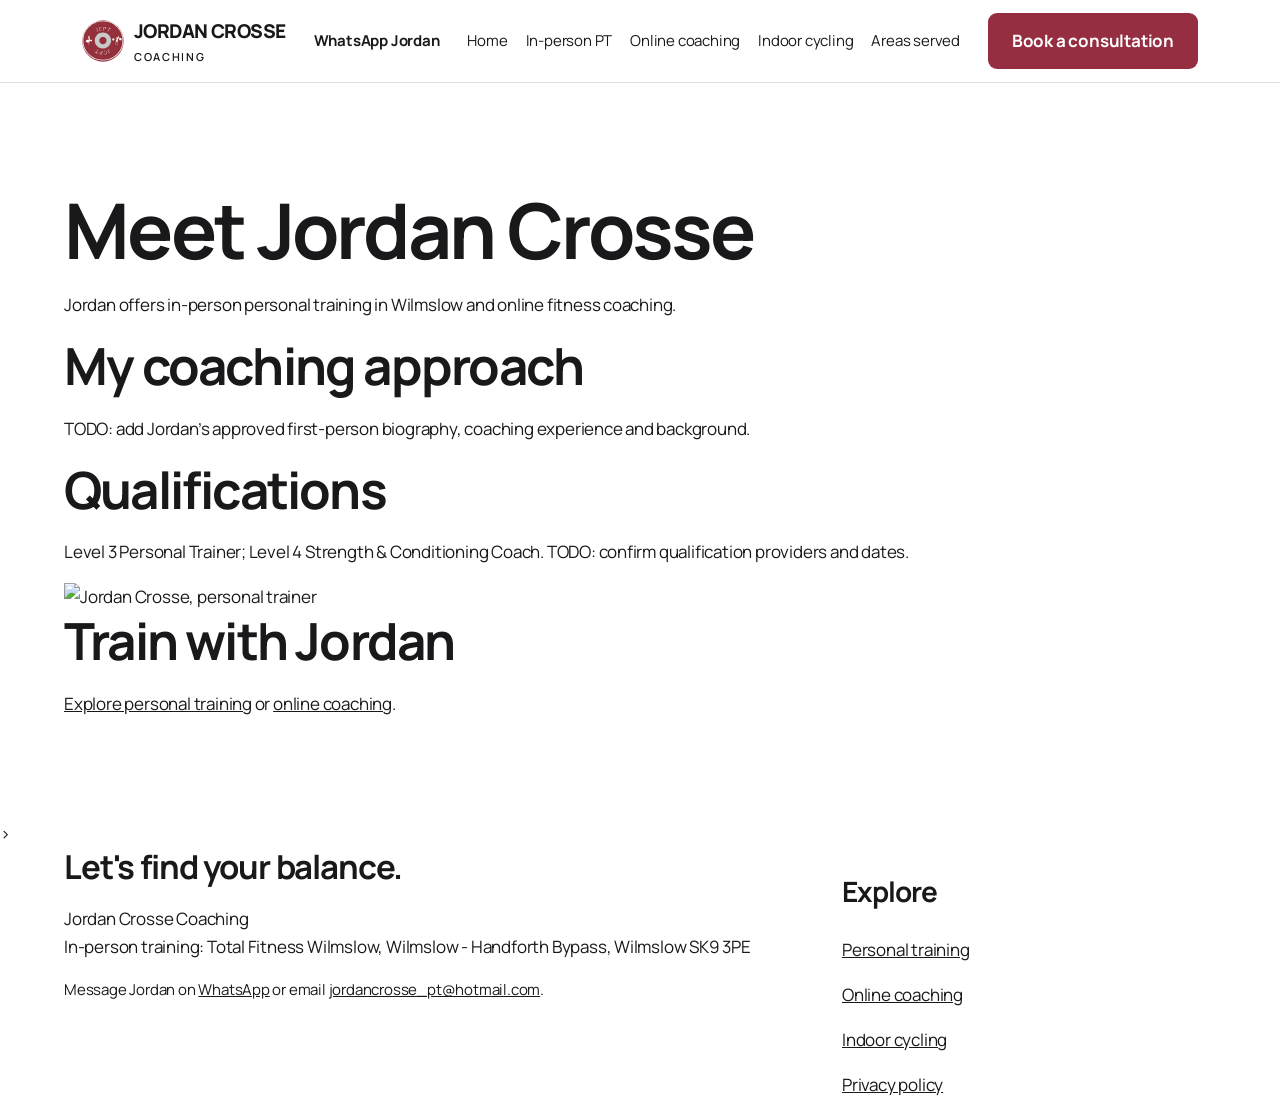
==== about/index.html @ 05ae3412 "Fix per-page Open Graph URLs, titles, descriptions and privacy footer wording" ====
<!doctype html><html lang="en-GB"><head><meta charset="utf-8"><meta name="viewport" content="width=device-width, initial-scale=1"><title>About Jordan Crosse | Personal Trainer Wilmslow</title><meta name="description" content="Learn about Jordan Crosse, his coaching approach and qualifications at Total Fitness Wilmslow."><meta name="theme-color" content="#952e41"><link rel="canonical" href="https://jordancrosse.co.uk/about/"><meta property="og:type" content="website"><meta property="og:title" content="About Jordan Crosse | Personal Trainer Wilmslow"><meta property="og:description" content="Learn about Jordan Crosse, his coaching approach and qualifications at Total Fitness Wilmslow."><meta property="og:url" content="https://jordancrosse.co.uk/about/"><meta name="twitter:card" content="summary_large_image"><meta property="og:image" content="https://jordancrosse.co.uk/cdn/shop/files/IMG_3901.jpg?v=1759500315&amp;width=1200"><meta name="twitter:title" content="About Jordan Crosse | Personal Trainer Wilmslow"><meta name="twitter:description" content="Learn about Jordan Crosse, his coaching approach and qualifications at Total Fitness Wilmslow."><meta name="twitter:image" content="https://jordancrosse.co.uk/cdn/shop/files/IMG_3901.jpg?v=1759500315&amp;width=1200"><link rel="preconnect" href="https://fonts.googleapis.com"><link rel="preconnect" href="https://fonts.gstatic.com" crossorigin><link href="https://fonts.googleapis.com/css2?family=Manrope:wght@500;700;800&display=swap" rel="stylesheet"><link rel="stylesheet" href="/assets/site.css"><meta property="og:type" content="website"><meta property="og:title" content="About Jordan Crosse | Personal Trainer Wilmslow"><meta property="og:description" content="Learn about Jordan Crosse, his coaching approach and qualifications at Total Fitness Wilmslow."><meta name="twitter:card" content="summary_large_image"><meta name="twitter:title" content="About Jordan Crosse | Personal Trainer Wilmslow"><meta name="twitter:description" content="Learn about Jordan Crosse, his coaching approach and qualifications at Total Fitness Wilmslow."></head><body><a class="skip" href="#main">Skip to content</a><header><nav class="nav" aria-label="Main navigation"><a class="brand" href="/" aria-label="Jordan Crosse Coaching home"><img src="/assets/jcpt-logo.svg" width="42" height="42" alt="JCPT weightlifting logo" style="width:42px;height:42px;object-fit:contain;flex-shrink:0"><span>JORDAN CROSSE<span style="display:block;font-size:11px;font-weight:600;letter-spacing:.15em">COACHING</span></span></a><a class="small" href="https://api.whatsapp.com/send?phone=447478743023&amp;text=Hi%20Jordan%2C%20I've%20been%20looking%20at%20your%20website%20and%20would%20like%20to%20learn%20more%20about%20your%20personal%20training%20and%20coaching%20services.%20Thanks!" target="_blank" rel="noopener" style="text-decoration:none;font-weight:700">WhatsApp Jordan</a><div class="navlinks"><a href="/">Home</a><a href="/in-person-pt/">In-person PT</a><a href="/online-coaching/">Online coaching</a><a href="/indoor-cycling/">Indoor cycling</a><a href="/#areas">Areas served</a><details class="mobile-menu"><summary aria-label="Navigation menu"><span class="hamburger" aria-hidden="true"><i></i><i></i><i></i></span></summary><div class="mobile-panel"><a href="/">Home</a><a href="/in-person-pt/">Personal training</a><a href="/online-coaching/">Online coaching</a><a href="/indoor-cycling/">Indoor cycling</a><a href="/#areas">Locations</a><a class="menu-whatsapp" href="https://api.whatsapp.com/send?phone=447478743023&amp;text=Hi%20Jordan%2C%20I%27ve%20been%20looking%20at%20your%20website%20and%20would%20like%20to%20learn%20more%20about%20your%20personal%20training%20and%20coaching%20services.%20Thanks%21" target="_blank" rel="noopener">Chat on WhatsApp →</a></div></details></div><a class="btn" href="https://jordancrossepersonaltraining.setmore.com/book?products=9aabb33e-3e69-4b4f-968f-32f421e9b832&staff=2248a27f-2197-4227-8220-9c492e2037da&staffSelected=true&step=time-slot&type=class" target="_blank" rel="noopener">Book a consultation</a></nav></header><main id="main"><section class="section"><div class="shell"><h1>Meet Jordan Crosse</h1><p>Jordan offers in-person personal training in Wilmslow and online fitness coaching.</p><h2>My coaching approach</h2><p>TODO: add Jordan’s approved first-person biography, coaching experience and background.</p><h2>Qualifications</h2><p>Level 3 Personal Trainer; Level 4 Strength & Conditioning Coach. TODO: confirm qualification providers and dates.</p><img src="https://jordancrosse.co.uk/cdn/shop/files/IMG_3901.jpg?v=1759500315&amp;width=1200" width="600" height="600" loading="lazy" alt="Jordan Crosse, personal trainer"><h2>Train with Jordan</h2><p><a href="/in-person-pt/">Explore personal training</a> or <a href="/online-coaching/">online coaching</a>.</p></div></section></main>><div class="shell footergrid"><div><h2 style="font-size:33px">Let's find your balance.</h2><p>Jordan Crosse Coaching<br>In-person training: Total Fitness Wilmslow, Wilmslow - Handforth Bypass, Wilmslow SK9 3PE</p><p class="small">Message Jordan on <a href="https://api.whatsapp.com/send?phone=447478743023&amp;text=Hi%20Jordan%2C%20I've%20been%20looking%20at%20your%20website%20and%20would%20like%20to%20learn%20more%20about%20your%20personal%20training%20and%20coaching%20services.%20Thanks!" target="_blank" rel="noopener">WhatsApp</a> or email <a href="mailto:jordancrosse_pt@hotmail.com">jordancrosse_pt@hotmail.com</a>.</p></div><div><h3>Explore</h3><p><a href="/in-person-pt/">Personal training</a></p><p><a href="/online-coaching/">Online coaching</a></p><p><a href="/indoor-cycling/">Indoor cycling</a></p><p><a href="/privacy/">Privacy policy</a></p></div></div></footer><div class="mobile-conversion" aria-label="Contact Jordan"><a href="https://jordancrossepersonaltraining.setmore.com/book?products=9aabb33e-3e69-4b4f-968f-32f421e9b832&amp;staff=2248a27f-2197-4227-8220-9c492e2037da&amp;staffSelected=true&amp;step=time-slot&amp;type=class" target="_blank" rel="noopener">Book taster</a><a href="https://api.whatsapp.com/send?phone=447478743023&amp;text=Hi%20Jordan%2C%20I%27d%20like%20to%20learn%20more%20about%20your%20coaching%20services." target="_blank" rel="noopener">WhatsApp</a></div><script>document.querySelectorAll(".mobile-menu .mobile-panel a").forEach(a=>a.addEventListener("click",()=>{const d=a.closest("details");if(d)d.open=false}));</script></body></html>
---- assets/site.css ----
:root{--ink:#19191b;--paper:#fff;--soft:#f8f5f3;--accent:#952e41;--line:#e1d9dc;--white:#fff}*{box-sizing:border-box}html{scroll-behavior:smooth}body{margin:0;background:var(--paper);color:var(--ink);font:19px/1.7 system-ui,-apple-system,Segoe UI,sans-serif}a{color:inherit}a:focus-visible,button:focus-visible{outline:4px solid #a2c9b6;outline-offset:4px}header{background:#fff;border-bottom:1px solid var(--line);position:sticky;top:0;z-index:10}.nav{max-width:1200px;margin:auto;display:flex;gap:20px;align-items:center;justify-content:space-between;padding:14px 24px;flex-wrap:wrap}.brand{display:flex;align-items:center;font-weight:800;text-decoration:none;letter-spacing:-.04em;font-size:25px}.navlinks{display:flex;flex-wrap:wrap;gap:22px;font-size:16px}.navlinks a{text-decoration:none}.navlinks a:hover{text-decoration:underline}.btn{background:var(--accent);color:#fff;display:inline-block;padding:13px 24px;border-radius:4px;text-decoration:none;font-weight:700;line-height:1.4}.btn:hover{background:#812337}.btn.secondary{background:transparent;color:var(--ink);border:1px solid var(--ink)}main{overflow:hidden}.shell{max-width:1200px;margin:auto;padding:0 24px}.hero{background:var(--soft);padding:90px 0 100px}.eyebrow{text-transform:uppercase;letter-spacing:.16em;font-size:13px;font-weight:800;color:var(--accent)}h1,h2,h3{font-family:Georgia,Times New Roman,serif;line-height:1.14;letter-spacing:-.035em}h1{font-size:clamp(44px,6vw,84px);max-width:850px;margin:18px 0}h2{font-size:clamp(32px,4vw,55px);margin:0 0 20px}h3{font-size:28px}.lead{font-size:clamp(21px,2.4vw,28px);max-width:740px;line-height:1.5}.actions{display:flex;gap:14px;flex-wrap:wrap;margin-top:32px}.section{padding:85px 0}.muted{background:#f6f1f2}.grid{display:grid;grid-template-columns:repeat(3,minmax(0,1fr));gap:22px}.card{background:#fff;padding:30px;border:1px solid var(--line);border-radius:4px}.card h3{margin:8px 0}.card a{font-weight:700}.bigprice{font-size:45px;font-weight:700;line-height:1.1}.split{display:grid;grid-template-columns:1fr 1fr;gap:60px;align-items:center}.photo{background:#ece5e6;min-height:330px;border-radius:4px;display:flex;align-items:center;justify-content:center;color:white;text-align:center;padding:40px}.small{font-size:15px}.faq details{padding:18px 0;border-bottom:1px solid var(--line)}.faq summary{font-weight:700;cursor:pointer;font-size:20px}footer{padding:56px 0;background:#19191b;color:#fff}footer a{color:#fff}.footergrid{display:grid;grid-template-columns:2fr 1fr;gap:30px}.crumb{font-size:15px;margin-bottom:25px}.areas{display:flex;gap:12px;flex-wrap:wrap}.areas a{padding:8px 12px;border:1px solid var(--line);border-radius:4px;text-decoration:none}.skip{position:absolute;transform:translateY(-150%);background:white;padding:15px;z-index:30}.skip:focus{transform:none}.mobilecall{display:none}.note{border-left:4px solid var(--accent);padding-left:20px}.map{width:100%;height:300px;border:0;border-radius:4px}@media(max-width:760px){body{font-size:18px}.nav{gap:12px}.navlinks{order:3;width:100%;overflow-x:auto;flex-wrap:nowrap;white-space:nowrap;gap:17px;padding-bottom:5px}.nav .btn{display:none}.hero{padding:58px 0 65px}.grid,.split,.footergrid{grid-template-columns:1fr}.section{padding:55px 0}.mobilecall{display:block;position:fixed;bottom:0;width:100%;left:0;padding:12px 20px;text-align:center;background:#8f293d;color:#fff;font-weight:700;z-index:20;text-decoration:none}footer{padding-bottom:120px}}@media(prefers-reduced-motion:reduce){html{scroll-behavior:auto}}
:root{--accent:#952e41;--ink:#19191b;--soft:#f8f5f3;--paper:#fff}body{letter-spacing:-.012em}.nav{max-width:1160px;padding:13px 22px;gap:12px}.brand{display:flex;align-items:center;gap:10px;font-size:19px;letter-spacing:-.03em}.navlinks{gap:18px;font-size:15px}.hero{background:#f8f5f3;padding:65px 0}.hero h1{font-size:clamp(43px,5.5vw,76px);letter-spacing:-.055em;line-height:1.07}.hero .lead{font-size:clamp(19px,2.1vw,25px)}.btn{border-radius:9px;padding:16px 24px;min-height:54px;display:inline-flex;align-items:center;justify-content:center}.card{border-radius:13px;box-shadow:0 10px 35px #251c2009}.photo{border-radius:12px}.hero img{width:100%;height:auto;object-fit:cover;aspect-ratio:4/5;border-radius:13px!important}@media(max-width:760px){header{position:relative}.nav{display:grid;grid-template-columns:1fr auto;padding:12px 18px;gap:8px}.brand{font-size:17px}.nav>a.small{font-size:13px;background:#f8eff1;padding:9px 10px;border-radius:8px}.navlinks{grid-column:1/-1;order:3;gap:6px;justify-content:space-between;width:100%;overflow-x:auto;flex-wrap:nowrap;scrollbar-width:none;padding:6px 0}.navlinks a{font-size:12px;font-weight:700;padding:8px 2px}.hero{padding:30px 0 50px}.hero .split{display:flex;flex-direction:column;gap:22px!important}.hero h1{font-size:clamp(40px,10.5vw,54px);line-height:1.04;margin:12px 0 18px}.hero .lead{font-size:19px;line-height:1.5}.hero .actions{margin-top:24px}.hero .actions .btn{width:100%}.hero img{aspect-ratio:5/4;max-height:380px;object-position:center 25%}.shell{padding:0 20px}.section{padding:52px 0}.card{padding:24px}.mobilecall{padding:16px 20px;box-shadow:0 -4px 20px #0002}h2{font-size:clamp(32px,8vw,44px)}}
.mobile-menu{display:none}@media(max-width:760px){.nav{display:flex;align-items:center;justify-content:space-between;flex-wrap:wrap}.navlinks{display:none!important}.nav>.small{display:none}.mobile-menu{display:block;position:relative;margin-left:auto}.mobile-menu summary{list-style:none;display:flex;align-items:center;gap:8px;cursor:pointer;font-size:15px;font-weight:750;background:#f6f0f1;padding:11px 15px;border:1px solid #e6d9dc;border-radius:10px}.mobile-menu summary::-webkit-details-marker{display:none}.mobile-menu summary:focus-visible{outline:3px solid #93303b;outline-offset:3px}.mobile-menu[open] .mobile-panel{position:absolute;z-index:50;right:0;top:calc(100% + 10px);width:min(310px,calc(100vw - 36px));background:#fff;box-shadow:0 15px 55px #241f222a;border:1px solid #eee1e4;border-radius:13px;padding:9px;display:flex;flex-direction:column}.mobile-panel a{display:block;text-decoration:none;padding:13px 14px;border-radius:7px;font-size:16px;font-weight:650}.mobile-panel a:hover,.mobile-panel a:focus-visible{background:#f8f1f2}.brand img{width:48px!important;height:48px!important}.brand{font-size:16px}}
@media(max-width:760px){.mobile-menu summary{width:46px;height:46px;padding:0;display:flex;justify-content:center;align-items:center;border:1px solid #e7dade;background:#faf6f7;border-radius:11px}.mobile-menu summary .hamburger{display:flex;flex-direction:column;gap:5px}.mobile-menu summary .hamburger i{display:block;width:21px;height:2px;background:#30252a;border-radius:3px}.mobile-menu[open] summary .hamburger i:nth-child(1){transform:translateY(7px) rotate(45deg)}.mobile-menu[open] summary .hamburger i:nth-child(2){opacity:0}.mobile-menu[open] summary .hamburger i:nth-child(3){transform:translateY(-7px) rotate(-45deg)}.mobile-menu summary .hamburger i{transition:transform .18s,opacity .18s}.mobile-panel .menu-whatsapp{background:#93303b;color:#fff;text-align:center;margin-top:8px}.mobile-panel .menu-whatsapp:hover{background:#782331;color:#fff}}@media(prefers-reduced-motion:reduce){.mobile-menu summary .hamburger i{transition:none}}
@media(max-width:760px){a.mobilecall{position:fixed;bottom:env(safe-area-inset-bottom,0px);left:50%;transform:translateX(-50%);width:calc(100% - 32px);max-width:420px;min-height:48px;padding:11px 16px!important;border-radius:12px!important;display:flex;align-items:center;justify-content:center;font-size:15px!important;line-height:1.25!important;font-weight:700;box-shadow:0 6px 22px #241f2230!important;z-index:20}footer{padding-bottom:100px}}
@media(max-width:760px){a.mobilecall{display:none!important}footer{padding-bottom:42px!important}.hero .actions{margin-bottom:0}.hero .actions .btn{min-height:50px}}
body,h1,h2,h3,p,a,button,summary{font-family:Manrope,system-ui,sans-serif}body{font-size:17px;line-height:1.65}a:focus-visible,summary:focus-visible{outline:3px solid #952e41;outline-offset:3px}
.meet-dark{background:#19191b;color:#fff}.meet-dark h2,.meet-dark p,.meet-dark .eyebrow{color:#fff}.meet-dark .btn{background:#952e41;color:#fff}.meet-dark a:not(.btn){color:#ffdce4}

.mobile-conversion{display:none}@media(max-width:760px){.mobile-conversion{display:grid;grid-template-columns:1fr 1fr;gap:8px;position:fixed;bottom:calc(env(safe-area-inset-bottom,0px) + 10px);left:12px;right:12px;z-index:30;padding:7px;border-radius:14px;background:#fff;box-shadow:0 5px 28px #19191b35;border:1px solid #e5dadd}.mobile-conversion a{display:flex;align-items:center;justify-content:center;min-height:44px;border-radius:9px;background:#952e41;color:#fff;text-decoration:none;font-weight:800;font-size:14px;line-height:1.2}.mobile-conversion a:first-child{background:#19191b}.mobile-conversion a:focus-visible{outline:3px solid #952e41;outline-offset:2px}footer{padding-bottom:calc(105px + env(safe-area-inset-bottom,0px))!important}}

:root{--ink:#19191b;--accent:#952e41;--soft:#f8f5f3;--paper:#fff}body{font-family:Manrope,system-ui,sans-serif;font-size:17px;line-height:1.65}a.mobilecall{display:none!important}
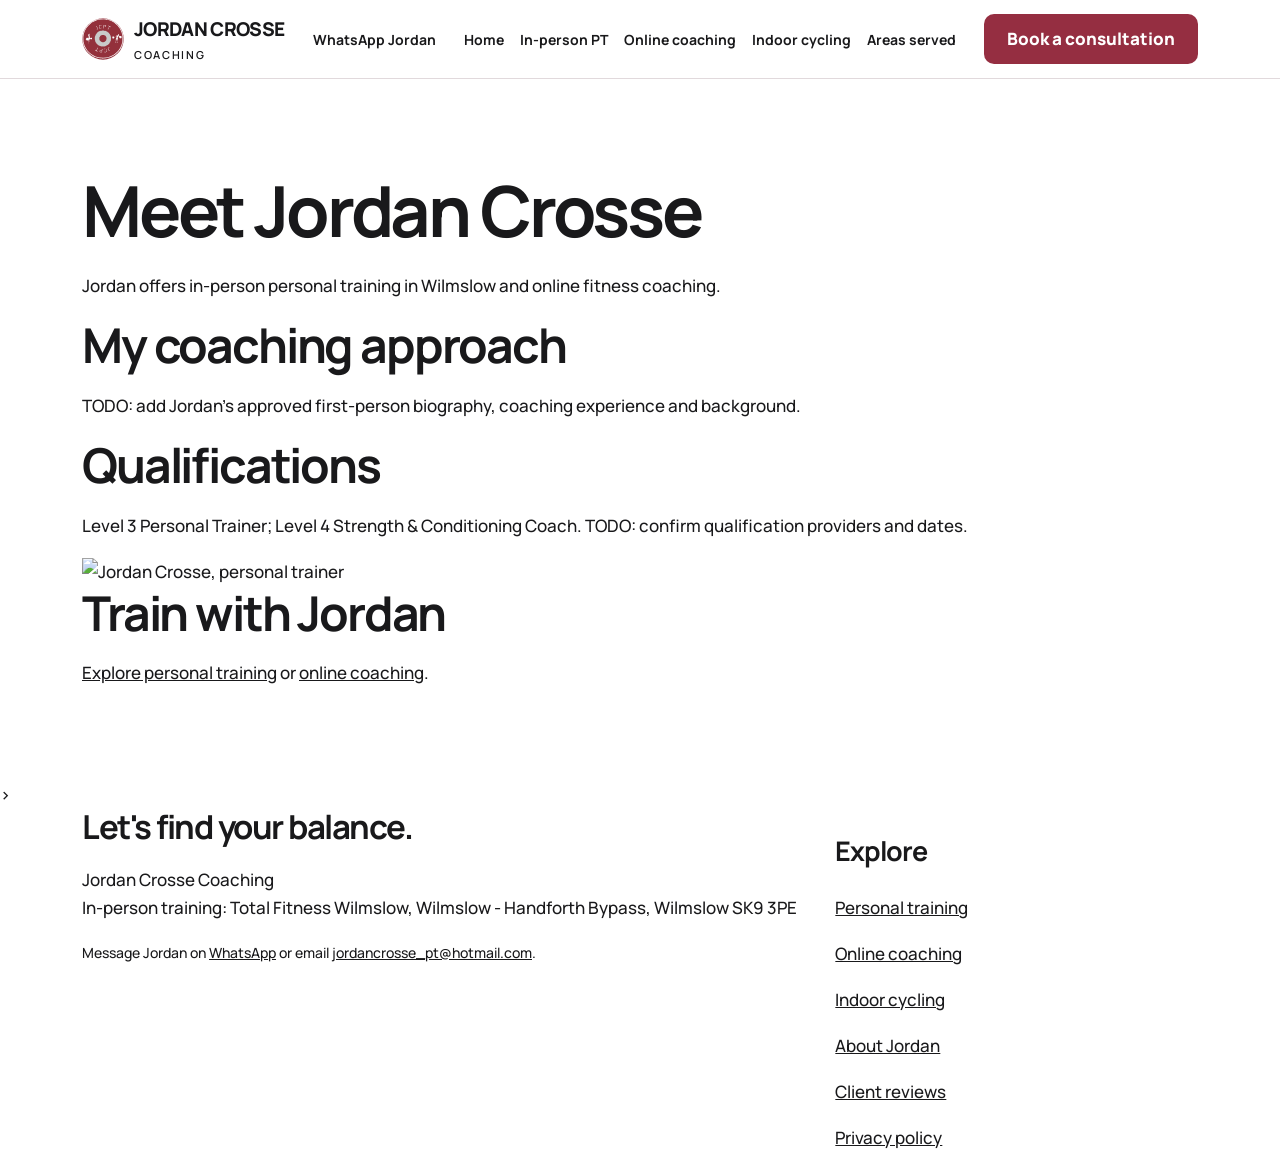
==== commit 8398a027: "Complete About and Reviews navigation and add structured data to new pages" ====
--- a/about/index.html
+++ b/about/index.html
@@ -1 +1 @@
-<!doctype html><html lang="en-GB"><head><meta charset="utf-8"><meta name="viewport" content="width=device-width, initial-scale=1"><title>About Jordan Crosse | Personal Trainer Wilmslow</title><meta name="description" content="Learn about Jordan Crosse, his coaching approach and qualifications at Total Fitness Wilmslow."><meta name="theme-color" content="#952e41"><link rel="canonical" href="https://jordancrosse.co.uk/about/"><meta property="og:type" content="website"><meta property="og:title" content="About Jordan Crosse | Personal Trainer Wilmslow"><meta property="og:description" content="Learn about Jordan Crosse, his coaching approach and qualifications at Total Fitness Wilmslow."><meta property="og:url" content="https://jordancrosse.co.uk/about/"><meta name="twitter:card" content="summary_large_image"><meta property="og:image" content="https://jordancrosse.co.uk/cdn/shop/files/IMG_3901.jpg?v=1759500315&amp;width=1200"><meta name="twitter:title" content="About Jordan Crosse | Personal Trainer Wilmslow"><meta name="twitter:description" content="Learn about Jordan Crosse, his coaching approach and qualifications at Total Fitness Wilmslow."><meta name="twitter:image" content="https://jordancrosse.co.uk/cdn/shop/files/IMG_3901.jpg?v=1759500315&amp;width=1200"><link rel="preconnect" href="https://fonts.googleapis.com"><link rel="preconnect" href="https://fonts.gstatic.com" crossorigin><link href="https://fonts.googleapis.com/css2?family=Manrope:wght@500;700;800&display=swap" rel="stylesheet"><link rel="stylesheet" href="/assets/site.css"><meta property="og:type" content="website"><meta property="og:title" content="About Jordan Crosse | Personal Trainer Wilmslow"><meta property="og:description" content="Learn about Jordan Crosse, his coaching approach and qualifications at Total Fitness Wilmslow."><meta name="twitter:card" content="summary_large_image"><meta name="twitter:title" content="About Jordan Crosse | Personal Trainer Wilmslow"><meta name="twitter:description" content="Learn about Jordan Crosse, his coaching approach and qualifications at Total Fitness Wilmslow."></head><body><a class="skip" href="#main">Skip to content</a><header><nav class="nav" aria-label="Main navigation"><a class="brand" href="/" aria-label="Jordan Crosse Coaching home"><img src="/assets/jcpt-logo.svg" width="42" height="42" alt="JCPT weightlifting logo" style="width:42px;height:42px;object-fit:contain;flex-shrink:0"><span>JORDAN CROSSE<span style="display:block;font-size:11px;font-weight:600;letter-spacing:.15em">COACHING</span></span></a><a class="small" href="https://api.whatsapp.com/send?phone=447478743023&amp;text=Hi%20Jordan%2C%20I've%20been%20looking%20at%20your%20website%20and%20would%20like%20to%20learn%20more%20about%20your%20personal%20training%20and%20coaching%20services.%20Thanks!" target="_blank" rel="noopener" style="text-decoration:none;font-weight:700">WhatsApp Jordan</a><div class="navlinks"><a href="/">Home</a><a href="/in-person-pt/">In-person PT</a><a href="/online-coaching/">Online coaching</a><a href="/indoor-cycling/">Indoor cycling</a><a href="/#areas">Areas served</a><details class="mobile-menu"><summary aria-label="Navigation menu"><span class="hamburger" aria-hidden="true"><i></i><i></i><i></i></span></summary><div class="mobile-panel"><a href="/">Home</a><a href="/in-person-pt/">Personal training</a><a href="/online-coaching/">Online coaching</a><a href="/indoor-cycling/">Indoor cycling</a><a href="/#areas">Locations</a><a class="menu-whatsapp" href="https://api.whatsapp.com/send?phone=447478743023&amp;text=Hi%20Jordan%2C%20I%27ve%20been%20looking%20at%20your%20website%20and%20would%20like%20to%20learn%20more%20about%20your%20personal%20training%20and%20coaching%20services.%20Thanks%21" target="_blank" rel="noopener">Chat on WhatsApp →</a></div></details></div><a class="btn" href="https://jordancrossepersonaltraining.setmore.com/book?products=9aabb33e-3e69-4b4f-968f-32f421e9b832&staff=2248a27f-2197-4227-8220-9c492e2037da&staffSelected=true&step=time-slot&type=class" target="_blank" rel="noopener">Book a consultation</a></nav></header><main id="main"><section class="section"><div class="shell"><h1>Meet Jordan Crosse</h1><p>Jordan offers in-person personal training in Wilmslow and online fitness coaching.</p><h2>My coaching approach</h2><p>TODO: add Jordan’s approved first-person biography, coaching experience and background.</p><h2>Qualifications</h2><p>Level 3 Personal Trainer; Level 4 Strength & Conditioning Coach. TODO: confirm qualification providers and dates.</p><img src="https://jordancrosse.co.uk/cdn/shop/files/IMG_3901.jpg?v=1759500315&amp;width=1200" width="600" height="600" loading="lazy" alt="Jordan Crosse, personal trainer"><h2>Train with Jordan</h2><p><a href="/in-person-pt/">Explore personal training</a> or <a href="/online-coaching/">online coaching</a>.</p></div></section></main>><div class="shell footergrid"><div><h2 style="font-size:33px">Let's find your balance.</h2><p>Jordan Crosse Coaching<br>In-person training: Total Fitness Wilmslow, Wilmslow - Handforth Bypass, Wilmslow SK9 3PE</p><p class="small">Message Jordan on <a href="https://api.whatsapp.com/send?phone=447478743023&amp;text=Hi%20Jordan%2C%20I've%20been%20looking%20at%20your%20website%20and%20would%20like%20to%20learn%20more%20about%20your%20personal%20training%20and%20coaching%20services.%20Thanks!" target="_blank" rel="noopener">WhatsApp</a> or email <a href="mailto:jordancrosse_pt@hotmail.com">jordancrosse_pt@hotmail.com</a>.</p></div><div><h3>Explore</h3><p><a href="/in-person-pt/">Personal training</a></p><p><a href="/online-coaching/">Online coaching</a></p><p><a href="/indoor-cycling/">Indoor cycling</a></p><p><a href="/privacy/">Privacy policy</a></p></div></div></footer><div class="mobile-conversion" aria-label="Contact Jordan"><a href="https://jordancrossepersonaltraining.setmore.com/book?products=9aabb33e-3e69-4b4f-968f-32f421e9b832&amp;staff=2248a27f-2197-4227-8220-9c492e2037da&amp;staffSelected=true&amp;step=time-slot&amp;type=class" target="_blank" rel="noopener">Book taster</a><a href="https://api.whatsapp.com/send?phone=447478743023&amp;text=Hi%20Jordan%2C%20I%27d%20like%20to%20learn%20more%20about%20your%20coaching%20services." target="_blank" rel="noopener">WhatsApp</a></div><script>document.querySelectorAll(".mobile-menu .mobile-panel a").forEach(a=>a.addEventListener("click",()=>{const d=a.closest("details");if(d)d.open=false}));</script></body></html>+<!doctype html><html lang="en-GB"><head><meta charset="utf-8"><meta name="viewport" content="width=device-width, initial-scale=1"><title>About Jordan Crosse | Personal Trainer Wilmslow</title><meta name="description" content="Learn about Jordan Crosse, his coaching approach and qualifications at Total Fitness Wilmslow."><meta name="theme-color" content="#952e41"><link rel="canonical" href="https://jordancrosse.co.uk/about/"><meta property="og:type" content="website"><meta property="og:title" content="About Jordan Crosse | Personal Trainer Wilmslow"><meta property="og:description" content="Learn about Jordan Crosse, his coaching approach and qualifications at Total Fitness Wilmslow."><meta property="og:url" content="https://jordancrosse.co.uk/about/"><meta name="twitter:card" content="summary_large_image"><meta property="og:image" content="https://jordancrosse.co.uk/cdn/shop/files/IMG_3901.jpg?v=1759500315&amp;width=1200"><meta name="twitter:title" content="About Jordan Crosse | Personal Trainer Wilmslow"><meta name="twitter:description" content="Learn about Jordan Crosse, his coaching approach and qualifications at Total Fitness Wilmslow."><meta name="twitter:image" content="https://jordancrosse.co.uk/cdn/shop/files/IMG_3901.jpg?v=1759500315&amp;width=1200"><link rel="preconnect" href="https://fonts.googleapis.com"><link rel="preconnect" href="https://fonts.gstatic.com" crossorigin><link href="https://fonts.googleapis.com/css2?family=Manrope:wght@500;700;800&display=swap" rel="stylesheet"><link rel="stylesheet" href="/assets/site.css"><meta property="og:type" content="website"><meta property="og:title" content="About Jordan Crosse | Personal Trainer Wilmslow"><meta property="og:description" content="Learn about Jordan Crosse, his coaching approach and qualifications at Total Fitness Wilmslow."><meta name="twitter:card" content="summary_large_image"><meta name="twitter:title" content="About Jordan Crosse | Personal Trainer Wilmslow"><meta name="twitter:description" content="Learn about Jordan Crosse, his coaching approach and qualifications at Total Fitness Wilmslow."><script type="application/ld+json">{"@context":"https://schema.org","@graph":[{"@type":"LocalBusiness","@id":"https://jordancrosse.co.uk/#business","name":"Jordan Crosse Coaching","url":"https://jordancrosse.co.uk/","telephone":"+447478743023","email":"jordancrosse_pt@hotmail.com","priceRange":"££","address":{"@type":"PostalAddress","streetAddress":"Total Fitness Wilmslow, Wilmslow–Handforth Bypass","addressLocality":"Wilmslow","postalCode":"SK9 3PE","addressCountry":"GB"},"founder":{"@id":"https://jordancrosse.co.uk/#jordan"}},{"@type":"Person","@id":"https://jordancrosse.co.uk/#jordan","name":"Jordan Crosse","jobTitle":"Personal Trainer","worksFor":{"@id":"https://jordancrosse.co.uk/#business"}},{"@type":"WebPage","@id":"https://jordancrosse.co.uk/about/#webpage","url":"https://jordancrosse.co.uk/about/","name":"About Jordan Crosse | Personal Trainer Wilmslow"}]}</script></head><body><a class="skip" href="#main">Skip to content</a><header><nav class="nav" aria-label="Main navigation"><a class="brand" href="/" aria-label="Jordan Crosse Coaching home"><img src="/assets/jcpt-logo.svg" width="42" height="42" alt="JCPT weightlifting logo" style="width:42px;height:42px;object-fit:contain;flex-shrink:0"><span>JORDAN CROSSE<span style="display:block;font-size:11px;font-weight:600;letter-spacing:.15em">COACHING</span></span></a><a class="small" href="https://api.whatsapp.com/send?phone=447478743023&amp;text=Hi%20Jordan%2C%20I've%20been%20looking%20at%20your%20website%20and%20would%20like%20to%20learn%20more%20about%20your%20personal%20training%20and%20coaching%20services.%20Thanks!" target="_blank" rel="noopener" style="text-decoration:none;font-weight:700">WhatsApp Jordan</a><div class="navlinks"><a href="/">Home</a><a href="/in-person-pt/">In-person PT</a><a href="/online-coaching/">Online coaching</a><a href="/indoor-cycling/">Indoor cycling</a><a href="/#areas">Areas served</a><details class="mobile-menu"><summary aria-label="Navigation menu"><span class="hamburger" aria-hidden="true"><i></i><i></i><i></i></span></summary><div class="mobile-panel"><a href="/">Home</a><a href="/in-person-pt/">Personal training</a><a href="/online-coaching/">Online coaching</a><a href="/indoor-cycling/">Indoor cycling</a><a href="/#areas">Locations</a><a href="/about/">About Jordan</a><a href="/reviews/">Client reviews</a><a class="menu-whatsapp" href="https://api.whatsapp.com/send?phone=447478743023&amp;text=Hi%20Jordan%2C%20I%27ve%20been%20looking%20at%20your%20website%20and%20would%20like%20to%20learn%20more%20about%20your%20personal%20training%20and%20coaching%20services.%20Thanks%21" target="_blank" rel="noopener">Chat on WhatsApp →</a></div></details></div><a class="btn" href="https://jordancrossepersonaltraining.setmore.com/book?products=9aabb33e-3e69-4b4f-968f-32f421e9b832&staff=2248a27f-2197-4227-8220-9c492e2037da&staffSelected=true&step=time-slot&type=class" target="_blank" rel="noopener">Book a consultation</a></nav></header><main id="main"><section class="section"><div class="shell"><h1>Meet Jordan Crosse</h1><p>Jordan offers in-person personal training in Wilmslow and online fitness coaching.</p><h2>My coaching approach</h2><p>TODO: add Jordan’s approved first-person biography, coaching experience and background.</p><h2>Qualifications</h2><p>Level 3 Personal Trainer; Level 4 Strength & Conditioning Coach. TODO: confirm qualification providers and dates.</p><img src="https://jordancrosse.co.uk/cdn/shop/files/IMG_3901.jpg?v=1759500315&amp;width=1200" width="600" height="600" loading="lazy" alt="Jordan Crosse, personal trainer"><h2>Train with Jordan</h2><p><a href="/in-person-pt/">Explore personal training</a> or <a href="/online-coaching/">online coaching</a>.</p></div></section></main>><div class="shell footergrid"><div><h2 style="font-size:33px">Let's find your balance.</h2><p>Jordan Crosse Coaching<br>In-person training: Total Fitness Wilmslow, Wilmslow - Handforth Bypass, Wilmslow SK9 3PE</p><p class="small">Message Jordan on <a href="https://api.whatsapp.com/send?phone=447478743023&amp;text=Hi%20Jordan%2C%20I've%20been%20looking%20at%20your%20website%20and%20would%20like%20to%20learn%20more%20about%20your%20personal%20training%20and%20coaching%20services.%20Thanks!" target="_blank" rel="noopener">WhatsApp</a> or email <a href="mailto:jordancrosse_pt@hotmail.com">jordancrosse_pt@hotmail.com</a>.</p></div><div><h3>Explore</h3><p><a href="/in-person-pt/">Personal training</a></p><p><a href="/online-coaching/">Online coaching</a></p><p><a href="/indoor-cycling/">Indoor cycling</a></p><p><a href="/about/">About Jordan</a></p><p><a href="/reviews/">Client reviews</a></p><p><a href="/privacy/">Privacy policy</a></p></div></div></footer><div class="mobile-conversion" aria-label="Contact Jordan"><a href="https://jordancrossepersonaltraining.setmore.com/book?products=9aabb33e-3e69-4b4f-968f-32f421e9b832&amp;staff=2248a27f-2197-4227-8220-9c492e2037da&amp;staffSelected=true&amp;step=time-slot&amp;type=class" target="_blank" rel="noopener">Book taster</a><a href="https://api.whatsapp.com/send?phone=447478743023&amp;text=Hi%20Jordan%2C%20I%27d%20like%20to%20learn%20more%20about%20your%20coaching%20services." target="_blank" rel="noopener">WhatsApp</a></div><script>document.querySelectorAll(".mobile-menu .mobile-panel a").forEach(a=>a.addEventListener("click",()=>{const d=a.closest("details");if(d)d.open=false}));</script></body></html>
--- a/assets/site.css
+++ b/assets/site.css
@@ -1,12 +1 @@
-:root{--ink:#19191b;--paper:#fff;--soft:#f8f5f3;--accent:#952e41;--line:#e1d9dc;--white:#fff}*{box-sizing:border-box}html{scroll-behavior:smooth}body{margin:0;background:var(--paper);color:var(--ink);font:19px/1.7 system-ui,-apple-system,Segoe UI,sans-serif}a{color:inherit}a:focus-visible,button:focus-visible{outline:4px solid #a2c9b6;outline-offset:4px}header{background:#fff;border-bottom:1px solid var(--line);position:sticky;top:0;z-index:10}.nav{max-width:1200px;margin:auto;display:flex;gap:20px;align-items:center;justify-content:space-between;padding:14px 24px;flex-wrap:wrap}.brand{display:flex;align-items:center;font-weight:800;text-decoration:none;letter-spacing:-.04em;font-size:25px}.navlinks{display:flex;flex-wrap:wrap;gap:22px;font-size:16px}.navlinks a{text-decoration:none}.navlinks a:hover{text-decoration:underline}.btn{background:var(--accent);color:#fff;display:inline-block;padding:13px 24px;border-radius:4px;text-decoration:none;font-weight:700;line-height:1.4}.btn:hover{background:#812337}.btn.secondary{background:transparent;color:var(--ink);border:1px solid var(--ink)}main{overflow:hidden}.shell{max-width:1200px;margin:auto;padding:0 24px}.hero{background:var(--soft);padding:90px 0 100px}.eyebrow{text-transform:uppercase;letter-spacing:.16em;font-size:13px;font-weight:800;color:var(--accent)}h1,h2,h3{font-family:Georgia,Times New Roman,serif;line-height:1.14;letter-spacing:-.035em}h1{font-size:clamp(44px,6vw,84px);max-width:850px;margin:18px 0}h2{font-size:clamp(32px,4vw,55px);margin:0 0 20px}h3{font-size:28px}.lead{font-size:clamp(21px,2.4vw,28px);max-width:740px;line-height:1.5}.actions{display:flex;gap:14px;flex-wrap:wrap;margin-top:32px}.section{padding:85px 0}.muted{background:#f6f1f2}.grid{display:grid;grid-template-columns:repeat(3,minmax(0,1fr));gap:22px}.card{background:#fff;padding:30px;border:1px solid var(--line);border-radius:4px}.card h3{margin:8px 0}.card a{font-weight:700}.bigprice{font-size:45px;font-weight:700;line-height:1.1}.split{display:grid;grid-template-columns:1fr 1fr;gap:60px;align-items:center}.photo{background:#ece5e6;min-height:330px;border-radius:4px;display:flex;align-items:center;justify-content:center;color:white;text-align:center;padding:40px}.small{font-size:15px}.faq details{padding:18px 0;border-bottom:1px solid var(--line)}.faq summary{font-weight:700;cursor:pointer;font-size:20px}footer{padding:56px 0;background:#19191b;color:#fff}footer a{color:#fff}.footergrid{display:grid;grid-template-columns:2fr 1fr;gap:30px}.crumb{font-size:15px;margin-bottom:25px}.areas{display:flex;gap:12px;flex-wrap:wrap}.areas a{padding:8px 12px;border:1px solid var(--line);border-radius:4px;text-decoration:none}.skip{position:absolute;transform:translateY(-150%);background:white;padding:15px;z-index:30}.skip:focus{transform:none}.mobilecall{display:none}.note{border-left:4px solid var(--accent);padding-left:20px}.map{width:100%;height:300px;border:0;border-radius:4px}@media(max-width:760px){body{font-size:18px}.nav{gap:12px}.navlinks{order:3;width:100%;overflow-x:auto;flex-wrap:nowrap;white-space:nowrap;gap:17px;padding-bottom:5px}.nav .btn{display:none}.hero{padding:58px 0 65px}.grid,.split,.footergrid{grid-template-columns:1fr}.section{padding:55px 0}.mobilecall{display:block;position:fixed;bottom:0;width:100%;left:0;padding:12px 20px;text-align:center;background:#8f293d;color:#fff;font-weight:700;z-index:20;text-decoration:none}footer{padding-bottom:120px}}@media(prefers-reduced-motion:reduce){html{scroll-behavior:auto}}
-:root{--accent:#952e41;--ink:#19191b;--soft:#f8f5f3;--paper:#fff}body{letter-spacing:-.012em}.nav{max-width:1160px;padding:13px 22px;gap:12px}.brand{display:flex;align-items:center;gap:10px;font-size:19px;letter-spacing:-.03em}.navlinks{gap:18px;font-size:15px}.hero{background:#f8f5f3;padding:65px 0}.hero h1{font-size:clamp(43px,5.5vw,76px);letter-spacing:-.055em;line-height:1.07}.hero .lead{font-size:clamp(19px,2.1vw,25px)}.btn{border-radius:9px;padding:16px 24px;min-height:54px;display:inline-flex;align-items:center;justify-content:center}.card{border-radius:13px;box-shadow:0 10px 35px #251c2009}.photo{border-radius:12px}.hero img{width:100%;height:auto;object-fit:cover;aspect-ratio:4/5;border-radius:13px!important}@media(max-width:760px){header{position:relative}.nav{display:grid;grid-template-columns:1fr auto;padding:12px 18px;gap:8px}.brand{font-size:17px}.nav>a.small{font-size:13px;background:#f8eff1;padding:9px 10px;border-radius:8px}.navlinks{grid-column:1/-1;order:3;gap:6px;justify-content:space-between;width:100%;overflow-x:auto;flex-wrap:nowrap;scrollbar-width:none;padding:6px 0}.navlinks a{font-size:12px;font-weight:700;padding:8px 2px}.hero{padding:30px 0 50px}.hero .split{display:flex;flex-direction:column;gap:22px!important}.hero h1{font-size:clamp(40px,10.5vw,54px);line-height:1.04;margin:12px 0 18px}.hero .lead{font-size:19px;line-height:1.5}.hero .actions{margin-top:24px}.hero .actions .btn{width:100%}.hero img{aspect-ratio:5/4;max-height:380px;object-position:center 25%}.shell{padding:0 20px}.section{padding:52px 0}.card{padding:24px}.mobilecall{padding:16px 20px;box-shadow:0 -4px 20px #0002}h2{font-size:clamp(32px,8vw,44px)}}
-.mobile-menu{display:none}@media(max-width:760px){.nav{display:flex;align-items:center;justify-content:space-between;flex-wrap:wrap}.navlinks{display:none!important}.nav>.small{display:none}.mobile-menu{display:block;position:relative;margin-left:auto}.mobile-menu summary{list-style:none;display:flex;align-items:center;gap:8px;cursor:pointer;font-size:15px;font-weight:750;background:#f6f0f1;padding:11px 15px;border:1px solid #e6d9dc;border-radius:10px}.mobile-menu summary::-webkit-details-marker{display:none}.mobile-menu summary:focus-visible{outline:3px solid #93303b;outline-offset:3px}.mobile-menu[open] .mobile-panel{position:absolute;z-index:50;right:0;top:calc(100% + 10px);width:min(310px,calc(100vw - 36px));background:#fff;box-shadow:0 15px 55px #241f222a;border:1px solid #eee1e4;border-radius:13px;padding:9px;display:flex;flex-direction:column}.mobile-panel a{display:block;text-decoration:none;padding:13px 14px;border-radius:7px;font-size:16px;font-weight:650}.mobile-panel a:hover,.mobile-panel a:focus-visible{background:#f8f1f2}.brand img{width:48px!important;height:48px!important}.brand{font-size:16px}}
-@media(max-width:760px){.mobile-menu summary{width:46px;height:46px;padding:0;display:flex;justify-content:center;align-items:center;border:1px solid #e7dade;background:#faf6f7;border-radius:11px}.mobile-menu summary .hamburger{display:flex;flex-direction:column;gap:5px}.mobile-menu summary .hamburger i{display:block;width:21px;height:2px;background:#30252a;border-radius:3px}.mobile-menu[open] summary .hamburger i:nth-child(1){transform:translateY(7px) rotate(45deg)}.mobile-menu[open] summary .hamburger i:nth-child(2){opacity:0}.mobile-menu[open] summary .hamburger i:nth-child(3){transform:translateY(-7px) rotate(-45deg)}.mobile-menu summary .hamburger i{transition:transform .18s,opacity .18s}.mobile-panel .menu-whatsapp{background:#93303b;color:#fff;text-align:center;margin-top:8px}.mobile-panel .menu-whatsapp:hover{background:#782331;color:#fff}}@media(prefers-reduced-motion:reduce){.mobile-menu summary .hamburger i{transition:none}}
-@media(max-width:760px){a.mobilecall{position:fixed;bottom:env(safe-area-inset-bottom,0px);left:50%;transform:translateX(-50%);width:calc(100% - 32px);max-width:420px;min-height:48px;padding:11px 16px!important;border-radius:12px!important;display:flex;align-items:center;justify-content:center;font-size:15px!important;line-height:1.25!important;font-weight:700;box-shadow:0 6px 22px #241f2230!important;z-index:20}footer{padding-bottom:100px}}
-@media(max-width:760px){a.mobilecall{display:none!important}footer{padding-bottom:42px!important}.hero .actions{margin-bottom:0}.hero .actions .btn{min-height:50px}}
-body,h1,h2,h3,p,a,button,summary{font-family:Manrope,system-ui,sans-serif}body{font-size:17px;line-height:1.65}a:focus-visible,summary:focus-visible{outline:3px solid #952e41;outline-offset:3px}
-.meet-dark{background:#19191b;color:#fff}.meet-dark h2,.meet-dark p,.meet-dark .eyebrow{color:#fff}.meet-dark .btn{background:#952e41;color:#fff}.meet-dark a:not(.btn){color:#ffdce4}
-
-.mobile-conversion{display:none}@media(max-width:760px){.mobile-conversion{display:grid;grid-template-columns:1fr 1fr;gap:8px;position:fixed;bottom:calc(env(safe-area-inset-bottom,0px) + 10px);left:12px;right:12px;z-index:30;padding:7px;border-radius:14px;background:#fff;box-shadow:0 5px 28px #19191b35;border:1px solid #e5dadd}.mobile-conversion a{display:flex;align-items:center;justify-content:center;min-height:44px;border-radius:9px;background:#952e41;color:#fff;text-decoration:none;font-weight:800;font-size:14px;line-height:1.2}.mobile-conversion a:first-child{background:#19191b}.mobile-conversion a:focus-visible{outline:3px solid #952e41;outline-offset:2px}footer{padding-bottom:calc(105px + env(safe-area-inset-bottom,0px))!important}}
-
-:root{--ink:#19191b;--accent:#952e41;--soft:#f8f5f3;--paper:#fff}body{font-family:Manrope,system-ui,sans-serif;font-size:17px;line-height:1.65}a.mobilecall{display:none!important}
+:root{--ink:#19191b;--accent:#952e41;--soft:#f8f5f3;--paper:#fff;--line:#e1d9dc}*{box-sizing:border-box}html{scroll-behavior:smooth}body{margin:0;background:var(--paper);color:var(--ink);font:500 17px/1.65 Manrope,system-ui,sans-serif}h1,h2,h3{font-family:inherit;line-height:1.12;letter-spacing:-.045em}h1{font-size:clamp(42px,5.5vw,76px);margin:16px 0 22px}h2{font-size:clamp(30px,4vw,48px);margin:0 0 20px}h3{font-size:clamp(21px,2.4vw,27px)}p{margin:0 0 18px}a{color:inherit}a:focus-visible,button:focus-visible,summary:focus-visible{outline:3px solid var(--accent);outline-offset:3px}header{position:sticky;top:0;z-index:40;background:#fff;border-bottom:1px solid var(--line)}.nav{max-width:1160px;margin:auto;padding:14px 22px;display:flex;align-items:center;justify-content:space-between;gap:18px}.brand{display:flex;align-items:center;gap:10px;font-size:19px;font-weight:800;letter-spacing:-.035em;text-decoration:none;flex-shrink:0}.brand img{width:48px;height:48px;object-fit:contain;flex-shrink:0}.navlinks{display:flex;align-items:center;gap:16px;font-size:14px;font-weight:700}.navlinks a{text-decoration:none}.navlinks a:hover{text-decoration:underline}.btn{background:var(--accent);color:#fff;border:1px solid transparent;border-radius:10px;min-height:50px;padding:13px 22px;display:inline-flex;align-items:center;justify-content:center;text-align:center;font-weight:800;text-decoration:none;line-height:1.3}.btn:hover{background:#752235}.btn.secondary{background:transparent;border-color:var(--ink);color:var(--ink)}.btn.secondary:hover{background:#eee6e8}.small{font-size:14px}.shell{max-width:1160px;margin:auto;padding:0 22px}.hero{background:var(--soft);padding:64px 0 70px}.hero h1{max-width:840px}.lead{font-size:clamp(19px,2.1vw,25px);line-height:1.5;max-width:760px}.eyebrow{font-size:13px;text-transform:uppercase;letter-spacing:.15em;font-weight:800;color:var(--accent)}.actions{display:flex;gap:14px;flex-wrap:wrap;margin:26px 0 18px}.split{display:grid;grid-template-columns:minmax(0,1fr) minmax(0,1fr);align-items:center;gap:46px}.hero img{width:100%;height:auto;aspect-ratio:4/5;object-fit:cover;border-radius:13px}.section{padding:76px 0}.muted{background:#f6f1f2}.grid{display:grid;grid-template-columns:repeat(3,minmax(0,1fr));gap:20px}.card{background:#fff;padding:28px;border:1px solid var(--line);border-radius:13px;box-shadow:0 10px 30px #251c2008}.card h3{margin:0 0 14px}.card a{font-weight:800}.bigprice{font-size:42px;font-weight:800;line-height:1.1}.photo{background:#ece5e6;min-height:300px;border-radius:12px;display:flex;align-items:center;justify-content:center;padding:30px;text-align:center}.crumb{font-size:14px;margin-bottom:22px}.areas{display:flex;flex-wrap:wrap;gap:10px}.areas a{padding:9px 12px;border:1px solid var(--line);border-radius:8px;text-decoration:none}.note{border-left:4px solid var(--accent);padding-left:18px}.map{width:100%;height:300px;border:0;border-radius:12px}details:not(.mobile-menu){padding:15px 0;border-bottom:1px solid var(--line)}details:not(.mobile-menu) summary{cursor:pointer;font-size:18px;font-weight:800}details:not(.mobile-menu) p{margin-top:12px}.skip{position:absolute;transform:translateY(-150%);z-index:100;background:#fff;padding:14px}.skip:focus{transform:none}.meet-dark{background:var(--ink);color:#fff}.meet-dark h2,.meet-dark p,.meet-dark .eyebrow{color:#fff}.meet-dark a:not(.btn){color:#ffe0e7}footer{background:var(--ink);color:#fff;padding:55px 0}footer a{color:#fff}.footergrid{display:grid;grid-template-columns:2fr 1fr;gap:28px}.mobile-menu,.mobile-conversion,.mobilecall{display:none}.mobile-panel{display:none}@media(max-width:1020px){.navlinks{gap:10px;font-size:12px}.nav>.btn{padding:11px;font-size:13px}.brand{font-size:16px}}@media(max-width:760px){header{position:sticky;top:0}.nav{padding:10px 16px;gap:10px;flex-wrap:nowrap}.brand{min-width:0;font-size:clamp(12px,3.6vw,16px);gap:8px}.brand>span{min-width:0}.brand img{width:43px!important;height:43px!important}.navlinks,.nav>.btn,.nav>.small{display:none!important}.mobile-menu{display:block;position:relative;margin-left:auto;flex-shrink:0}.mobile-menu summary{list-style:none;display:flex;align-items:center;justify-content:center;width:46px;height:46px;border:1px solid #e6d9dc;background:#faf6f7;border-radius:11px;cursor:pointer}.mobile-menu summary::-webkit-details-marker{display:none}.hamburger{display:flex;flex-direction:column;gap:5px}.hamburger i{display:block;width:21px;height:2px;border-radius:2px;background:var(--ink);transition:transform .18s,opacity .18s}.mobile-menu[open] .hamburger i:first-child{transform:translateY(7px) rotate(45deg)}.mobile-menu[open] .hamburger i:nth-child(2){opacity:0}.mobile-menu[open] .hamburger i:last-child{transform:translateY(-7px) rotate(-45deg)}.mobile-menu[open] .mobile-panel{position:absolute;display:flex;flex-direction:column;right:0;top:calc(100% + 8px);z-index:70;width:min(310px,calc(100vw - 32px));padding:8px;border:1px solid var(--line);border-radius:13px;background:#fff;box-shadow:0 15px 45px #19191b28}.mobile-panel a{display:block;padding:12px 14px;text-decoration:none;font-size:16px;font-weight:700;border-radius:8px}.mobile-panel a:hover{background:var(--soft)}.mobile-panel .menu-whatsapp{background:var(--accent);color:#fff;text-align:center;margin-top:6px}.shell{padding:0 18px}.hero{padding:35px 0 48px}.hero h1{font-size:clamp(38px,10vw,53px);line-height:1.07}.hero .lead{font-size:19px}.hero .split{display:flex;flex-direction:column;gap:22px!important}.hero img{aspect-ratio:5/4;max-height:380px;object-position:center 25%}.hero .actions{margin-top:22px}.hero .actions .btn{width:100%}.grid,.split,.footergrid{grid-template-columns:1fr}.section{padding:50px 0}.card{padding:22px}.mobile-conversion{position:fixed;z-index:80;display:grid;grid-template-columns:1fr 1fr;gap:7px;left:12px;right:12px;bottom:calc(10px + env(safe-area-inset-bottom,0px));padding:6px;border:1px solid var(--line);border-radius:13px;background:#fff;box-shadow:0 5px 22px #19191b2b}.mobile-conversion a{display:flex;align-items:center;justify-content:center;min-height:44px;background:var(--accent);border-radius:8px;color:#fff;text-decoration:none;font-size:14px;font-weight:800}.mobile-conversion a:first-child{background:var(--ink)}footer{padding-bottom:calc(115px + env(safe-area-inset-bottom,0px))}}@media(prefers-reduced-motion:reduce){html{scroll-behavior:auto}.hamburger i{transition:none}}
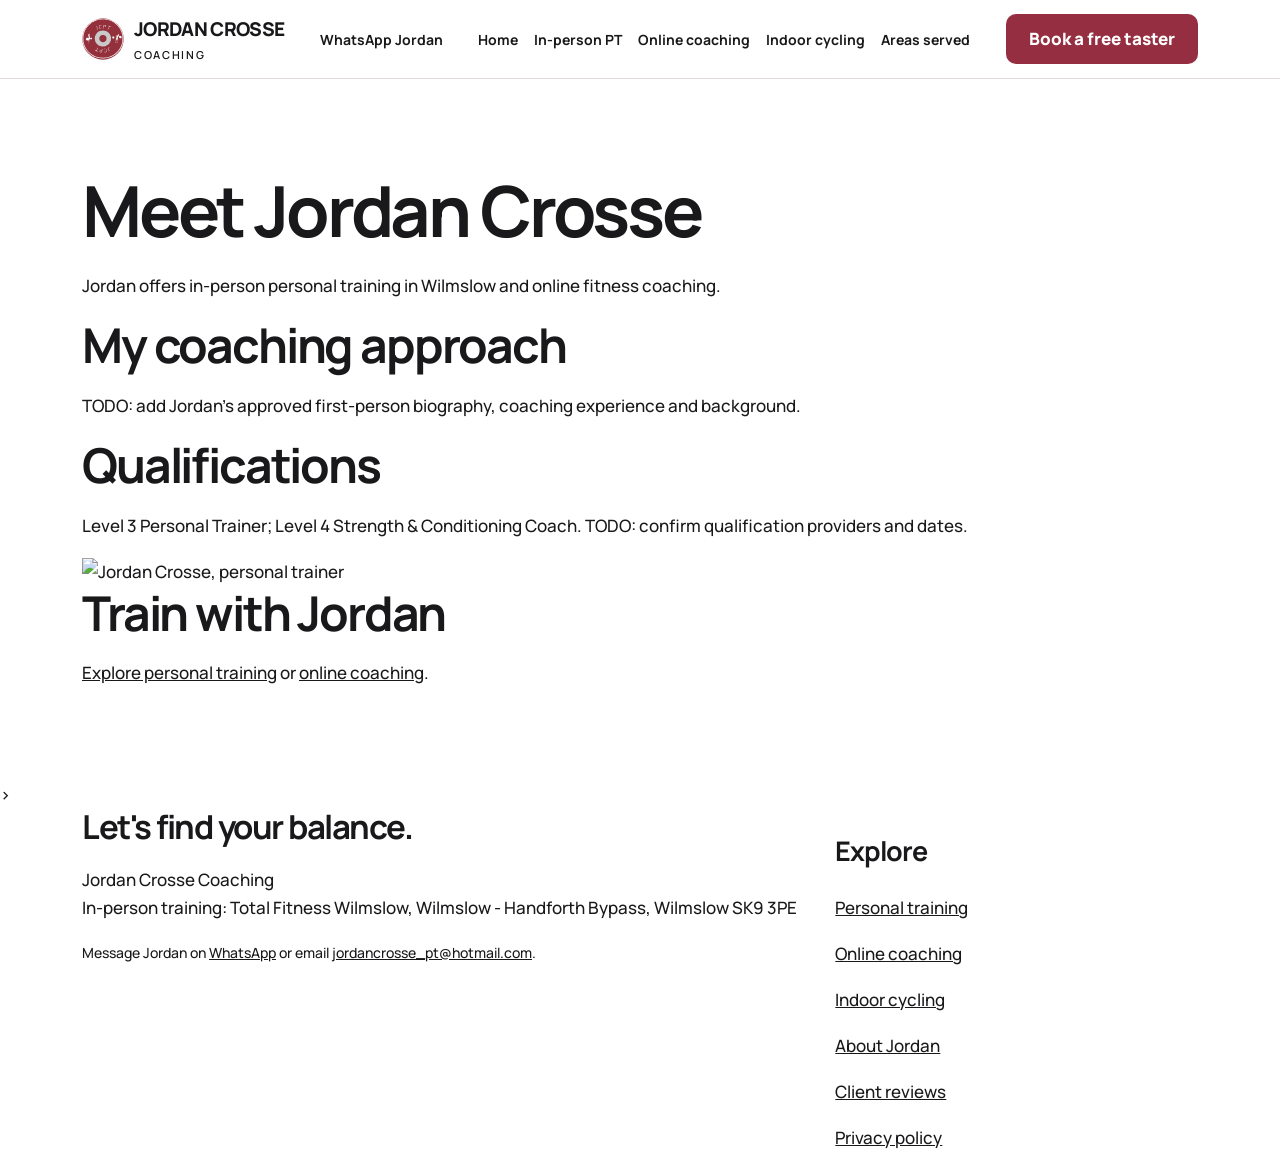
==== commit 7eca9e98: "Replace all Setmore booking links with prefilled WhatsApp booking enquiries" ====
--- a/about/index.html
+++ b/about/index.html
@@ -1 +1 @@
-<!doctype html><html lang="en-GB"><head><meta charset="utf-8"><meta name="viewport" content="width=device-width, initial-scale=1"><title>About Jordan Crosse | Personal Trainer Wilmslow</title><meta name="description" content="Learn about Jordan Crosse, his coaching approach and qualifications at Total Fitness Wilmslow."><meta name="theme-color" content="#952e41"><link rel="canonical" href="https://jordancrosse.co.uk/about/"><meta property="og:type" content="website"><meta property="og:title" content="About Jordan Crosse | Personal Trainer Wilmslow"><meta property="og:description" content="Learn about Jordan Crosse, his coaching approach and qualifications at Total Fitness Wilmslow."><meta property="og:url" content="https://jordancrosse.co.uk/about/"><meta name="twitter:card" content="summary_large_image"><meta property="og:image" content="https://jordancrosse.co.uk/cdn/shop/files/IMG_3901.jpg?v=1759500315&amp;width=1200"><meta name="twitter:title" content="About Jordan Crosse | Personal Trainer Wilmslow"><meta name="twitter:description" content="Learn about Jordan Crosse, his coaching approach and qualifications at Total Fitness Wilmslow."><meta name="twitter:image" content="https://jordancrosse.co.uk/cdn/shop/files/IMG_3901.jpg?v=1759500315&amp;width=1200"><link rel="preconnect" href="https://fonts.googleapis.com"><link rel="preconnect" href="https://fonts.gstatic.com" crossorigin><link href="https://fonts.googleapis.com/css2?family=Manrope:wght@500;700;800&display=swap" rel="stylesheet"><link rel="stylesheet" href="/assets/site.css"><meta property="og:type" content="website"><meta property="og:title" content="About Jordan Crosse | Personal Trainer Wilmslow"><meta property="og:description" content="Learn about Jordan Crosse, his coaching approach and qualifications at Total Fitness Wilmslow."><meta name="twitter:card" content="summary_large_image"><meta name="twitter:title" content="About Jordan Crosse | Personal Trainer Wilmslow"><meta name="twitter:description" content="Learn about Jordan Crosse, his coaching approach and qualifications at Total Fitness Wilmslow."><script type="application/ld+json">{"@context":"https://schema.org","@graph":[{"@type":"LocalBusiness","@id":"https://jordancrosse.co.uk/#business","name":"Jordan Crosse Coaching","url":"https://jordancrosse.co.uk/","telephone":"+447478743023","email":"jordancrosse_pt@hotmail.com","priceRange":"££","address":{"@type":"PostalAddress","streetAddress":"Total Fitness Wilmslow, Wilmslow–Handforth Bypass","addressLocality":"Wilmslow","postalCode":"SK9 3PE","addressCountry":"GB"},"founder":{"@id":"https://jordancrosse.co.uk/#jordan"}},{"@type":"Person","@id":"https://jordancrosse.co.uk/#jordan","name":"Jordan Crosse","jobTitle":"Personal Trainer","worksFor":{"@id":"https://jordancrosse.co.uk/#business"}},{"@type":"WebPage","@id":"https://jordancrosse.co.uk/about/#webpage","url":"https://jordancrosse.co.uk/about/","name":"About Jordan Crosse | Personal Trainer Wilmslow"}]}</script></head><body><a class="skip" href="#main">Skip to content</a><header><nav class="nav" aria-label="Main navigation"><a class="brand" href="/" aria-label="Jordan Crosse Coaching home"><img src="/assets/jcpt-logo.svg" width="42" height="42" alt="JCPT weightlifting logo" style="width:42px;height:42px;object-fit:contain;flex-shrink:0"><span>JORDAN CROSSE<span style="display:block;font-size:11px;font-weight:600;letter-spacing:.15em">COACHING</span></span></a><a class="small" href="https://api.whatsapp.com/send?phone=447478743023&amp;text=Hi%20Jordan%2C%20I've%20been%20looking%20at%20your%20website%20and%20would%20like%20to%20learn%20more%20about%20your%20personal%20training%20and%20coaching%20services.%20Thanks!" target="_blank" rel="noopener" style="text-decoration:none;font-weight:700">WhatsApp Jordan</a><div class="navlinks"><a href="/">Home</a><a href="/in-person-pt/">In-person PT</a><a href="/online-coaching/">Online coaching</a><a href="/indoor-cycling/">Indoor cycling</a><a href="/#areas">Areas served</a><details class="mobile-menu"><summary aria-label="Navigation menu"><span class="hamburger" aria-hidden="true"><i></i><i></i><i></i></span></summary><div class="mobile-panel"><a href="/">Home</a><a href="/in-person-pt/">Personal training</a><a href="/online-coaching/">Online coaching</a><a href="/indoor-cycling/">Indoor cycling</a><a href="/#areas">Locations</a><a href="/about/">About Jordan</a><a href="/reviews/">Client reviews</a><a class="menu-whatsapp" href="https://api.whatsapp.com/send?phone=447478743023&amp;text=Hi%20Jordan%2C%20I%27ve%20been%20looking%20at%20your%20website%20and%20would%20like%20to%20learn%20more%20about%20your%20personal%20training%20and%20coaching%20services.%20Thanks%21" target="_blank" rel="noopener">Chat on WhatsApp →</a></div></details></div><a class="btn" href="https://jordancrossepersonaltraining.setmore.com/book?products=9aabb33e-3e69-4b4f-968f-32f421e9b832&staff=2248a27f-2197-4227-8220-9c492e2037da&staffSelected=true&step=time-slot&type=class" target="_blank" rel="noopener">Book a consultation</a></nav></header><main id="main"><section class="section"><div class="shell"><h1>Meet Jordan Crosse</h1><p>Jordan offers in-person personal training in Wilmslow and online fitness coaching.</p><h2>My coaching approach</h2><p>TODO: add Jordan’s approved first-person biography, coaching experience and background.</p><h2>Qualifications</h2><p>Level 3 Personal Trainer; Level 4 Strength & Conditioning Coach. TODO: confirm qualification providers and dates.</p><img src="https://jordancrosse.co.uk/cdn/shop/files/IMG_3901.jpg?v=1759500315&amp;width=1200" width="600" height="600" loading="lazy" alt="Jordan Crosse, personal trainer"><h2>Train with Jordan</h2><p><a href="/in-person-pt/">Explore personal training</a> or <a href="/online-coaching/">online coaching</a>.</p></div></section></main>><div class="shell footergrid"><div><h2 style="font-size:33px">Let's find your balance.</h2><p>Jordan Crosse Coaching<br>In-person training: Total Fitness Wilmslow, Wilmslow - Handforth Bypass, Wilmslow SK9 3PE</p><p class="small">Message Jordan on <a href="https://api.whatsapp.com/send?phone=447478743023&amp;text=Hi%20Jordan%2C%20I've%20been%20looking%20at%20your%20website%20and%20would%20like%20to%20learn%20more%20about%20your%20personal%20training%20and%20coaching%20services.%20Thanks!" target="_blank" rel="noopener">WhatsApp</a> or email <a href="mailto:jordancrosse_pt@hotmail.com">jordancrosse_pt@hotmail.com</a>.</p></div><div><h3>Explore</h3><p><a href="/in-person-pt/">Personal training</a></p><p><a href="/online-coaching/">Online coaching</a></p><p><a href="/indoor-cycling/">Indoor cycling</a></p><p><a href="/about/">About Jordan</a></p><p><a href="/reviews/">Client reviews</a></p><p><a href="/privacy/">Privacy policy</a></p></div></div></footer><div class="mobile-conversion" aria-label="Contact Jordan"><a href="https://jordancrossepersonaltraining.setmore.com/book?products=9aabb33e-3e69-4b4f-968f-32f421e9b832&amp;staff=2248a27f-2197-4227-8220-9c492e2037da&amp;staffSelected=true&amp;step=time-slot&amp;type=class" target="_blank" rel="noopener">Book taster</a><a href="https://api.whatsapp.com/send?phone=447478743023&amp;text=Hi%20Jordan%2C%20I%27d%20like%20to%20learn%20more%20about%20your%20coaching%20services." target="_blank" rel="noopener">WhatsApp</a></div><script>document.querySelectorAll(".mobile-menu .mobile-panel a").forEach(a=>a.addEventListener("click",()=>{const d=a.closest("details");if(d)d.open=false}));</script></body></html>+<!doctype html><html lang="en-GB"><head><meta charset="utf-8"><meta name="viewport" content="width=device-width, initial-scale=1"><title>About Jordan Crosse | Personal Trainer Wilmslow</title><meta name="description" content="Learn about Jordan Crosse, his coaching approach and qualifications at Total Fitness Wilmslow."><meta name="theme-color" content="#952e41"><link rel="canonical" href="https://jordancrosse.co.uk/about/"><meta property="og:type" content="website"><meta property="og:title" content="About Jordan Crosse | Personal Trainer Wilmslow"><meta property="og:description" content="Learn about Jordan Crosse, his coaching approach and qualifications at Total Fitness Wilmslow."><meta property="og:url" content="https://jordancrosse.co.uk/about/"><meta name="twitter:card" content="summary_large_image"><meta property="og:image" content="https://jordancrosse.co.uk/cdn/shop/files/IMG_3901.jpg?v=1759500315&amp;width=1200"><meta name="twitter:title" content="About Jordan Crosse | Personal Trainer Wilmslow"><meta name="twitter:description" content="Learn about Jordan Crosse, his coaching approach and qualifications at Total Fitness Wilmslow."><meta name="twitter:image" content="https://jordancrosse.co.uk/cdn/shop/files/IMG_3901.jpg?v=1759500315&amp;width=1200"><link rel="preconnect" href="https://fonts.googleapis.com"><link rel="preconnect" href="https://fonts.gstatic.com" crossorigin><link href="https://fonts.googleapis.com/css2?family=Manrope:wght@500;700;800&display=swap" rel="stylesheet"><link rel="stylesheet" href="/assets/site.css"><meta property="og:type" content="website"><meta property="og:title" content="About Jordan Crosse | Personal Trainer Wilmslow"><meta property="og:description" content="Learn about Jordan Crosse, his coaching approach and qualifications at Total Fitness Wilmslow."><meta name="twitter:card" content="summary_large_image"><meta name="twitter:title" content="About Jordan Crosse | Personal Trainer Wilmslow"><meta name="twitter:description" content="Learn about Jordan Crosse, his coaching approach and qualifications at Total Fitness Wilmslow."><script type="application/ld+json">{"@context":"https://schema.org","@graph":[{"@type":"LocalBusiness","@id":"https://jordancrosse.co.uk/#business","name":"Jordan Crosse Coaching","url":"https://jordancrosse.co.uk/","telephone":"+447478743023","email":"jordancrosse_pt@hotmail.com","priceRange":"££","address":{"@type":"PostalAddress","streetAddress":"Total Fitness Wilmslow, Wilmslow–Handforth Bypass","addressLocality":"Wilmslow","postalCode":"SK9 3PE","addressCountry":"GB"},"founder":{"@id":"https://jordancrosse.co.uk/#jordan"}},{"@type":"Person","@id":"https://jordancrosse.co.uk/#jordan","name":"Jordan Crosse","jobTitle":"Personal Trainer","worksFor":{"@id":"https://jordancrosse.co.uk/#business"}},{"@type":"WebPage","@id":"https://jordancrosse.co.uk/about/#webpage","url":"https://jordancrosse.co.uk/about/","name":"About Jordan Crosse | Personal Trainer Wilmslow"}]}</script></head><body><a class="skip" href="#main">Skip to content</a><header><nav class="nav" aria-label="Main navigation"><a class="brand" href="/" aria-label="Jordan Crosse Coaching home"><img src="/assets/jcpt-logo.svg" width="42" height="42" alt="JCPT weightlifting logo" style="width:42px;height:42px;object-fit:contain;flex-shrink:0"><span>JORDAN CROSSE<span style="display:block;font-size:11px;font-weight:600;letter-spacing:.15em">COACHING</span></span></a><a class="small" href="https://api.whatsapp.com/send?phone=447478743023&amp;text=Hi%20Jordan%2C%20I've%20been%20looking%20at%20your%20website%20and%20would%20like%20to%20learn%20more%20about%20your%20personal%20training%20and%20coaching%20services.%20Thanks!" target="_blank" rel="noopener" style="text-decoration:none;font-weight:700">WhatsApp Jordan</a><div class="navlinks"><a href="/">Home</a><a href="/in-person-pt/">In-person PT</a><a href="/online-coaching/">Online coaching</a><a href="/indoor-cycling/">Indoor cycling</a><a href="/#areas">Areas served</a></div><details class="mobile-menu"><summary aria-label="Navigation menu"><span class="hamburger" aria-hidden="true"><i></i><i></i><i></i></span></summary><div class="mobile-panel"><a href="/">Home</a><a href="/in-person-pt/">Personal training</a><a href="/online-coaching/">Online coaching</a><a href="/indoor-cycling/">Indoor cycling</a><a href="/#areas">Locations</a><a href="/about/">About Jordan</a><a href="/reviews/">Client reviews</a><a class="menu-whatsapp" href="https://api.whatsapp.com/send?phone=447478743023&amp;text=Hi%20Jordan%2C%20I%27ve%20been%20looking%20at%20your%20website%20and%20would%20like%20to%20learn%20more%20about%20your%20personal%20training%20and%20coaching%20services.%20Thanks%21" target="_blank" rel="noopener">Chat on WhatsApp →</a></div></details><a class="btn" href="https://wa.me/447478743023?text=Hi%20Jordan%2C%20I%27d%20like%20to%20book%20a%20free%2045-minute%20taster%20session.%20Could%20you%20let%20me%20know%20your%20availability%3F" target="_blank" rel="noopener">Book a free taster</a></nav></header><main id="main"><section class="section"><div class="shell"><h1>Meet Jordan Crosse</h1><p>Jordan offers in-person personal training in Wilmslow and online fitness coaching.</p><h2>My coaching approach</h2><p>TODO: add Jordan’s approved first-person biography, coaching experience and background.</p><h2>Qualifications</h2><p>Level 3 Personal Trainer; Level 4 Strength & Conditioning Coach. TODO: confirm qualification providers and dates.</p><img src="https://jordancrosse.co.uk/cdn/shop/files/IMG_3901.jpg?v=1759500315&amp;width=1200" width="600" height="600" loading="lazy" alt="Jordan Crosse, personal trainer"><h2>Train with Jordan</h2><p><a href="/in-person-pt/">Explore personal training</a> or <a href="/online-coaching/">online coaching</a>.</p></div></section></main>><div class="shell footergrid"><div><h2 style="font-size:33px">Let's find your balance.</h2><p>Jordan Crosse Coaching<br>In-person training: Total Fitness Wilmslow, Wilmslow - Handforth Bypass, Wilmslow SK9 3PE</p><p class="small">Message Jordan on <a href="https://api.whatsapp.com/send?phone=447478743023&amp;text=Hi%20Jordan%2C%20I've%20been%20looking%20at%20your%20website%20and%20would%20like%20to%20learn%20more%20about%20your%20personal%20training%20and%20coaching%20services.%20Thanks!" target="_blank" rel="noopener">WhatsApp</a> or email <a href="mailto:jordancrosse_pt@hotmail.com">jordancrosse_pt@hotmail.com</a>.</p></div><div><h3>Explore</h3><p><a href="/in-person-pt/">Personal training</a></p><p><a href="/online-coaching/">Online coaching</a></p><p><a href="/indoor-cycling/">Indoor cycling</a></p><p><a href="/about/">About Jordan</a></p><p><a href="/reviews/">Client reviews</a></p><p><a href="/privacy/">Privacy policy</a></p></div></div></footer><div class="mobile-conversion" aria-label="Contact Jordan"><a href="https://wa.me/447478743023?text=Hi%20Jordan%2C%20I%27d%20like%20to%20book%20a%20free%2045-minute%20taster%20session.%20Could%20you%20let%20me%20know%20your%20availability%3F" target="_blank" rel="noopener">Book via WhatsApp</a><a href="https://api.whatsapp.com/send?phone=447478743023&amp;text=Hi%20Jordan%2C%20I%27d%20like%20to%20learn%20more%20about%20your%20coaching%20services." target="_blank" rel="noopener">WhatsApp</a></div><script>document.querySelectorAll(".mobile-menu .mobile-panel a").forEach(a=>a.addEventListener("click",()=>{const d=a.closest("details");if(d)d.open=false}));</script></body></html>
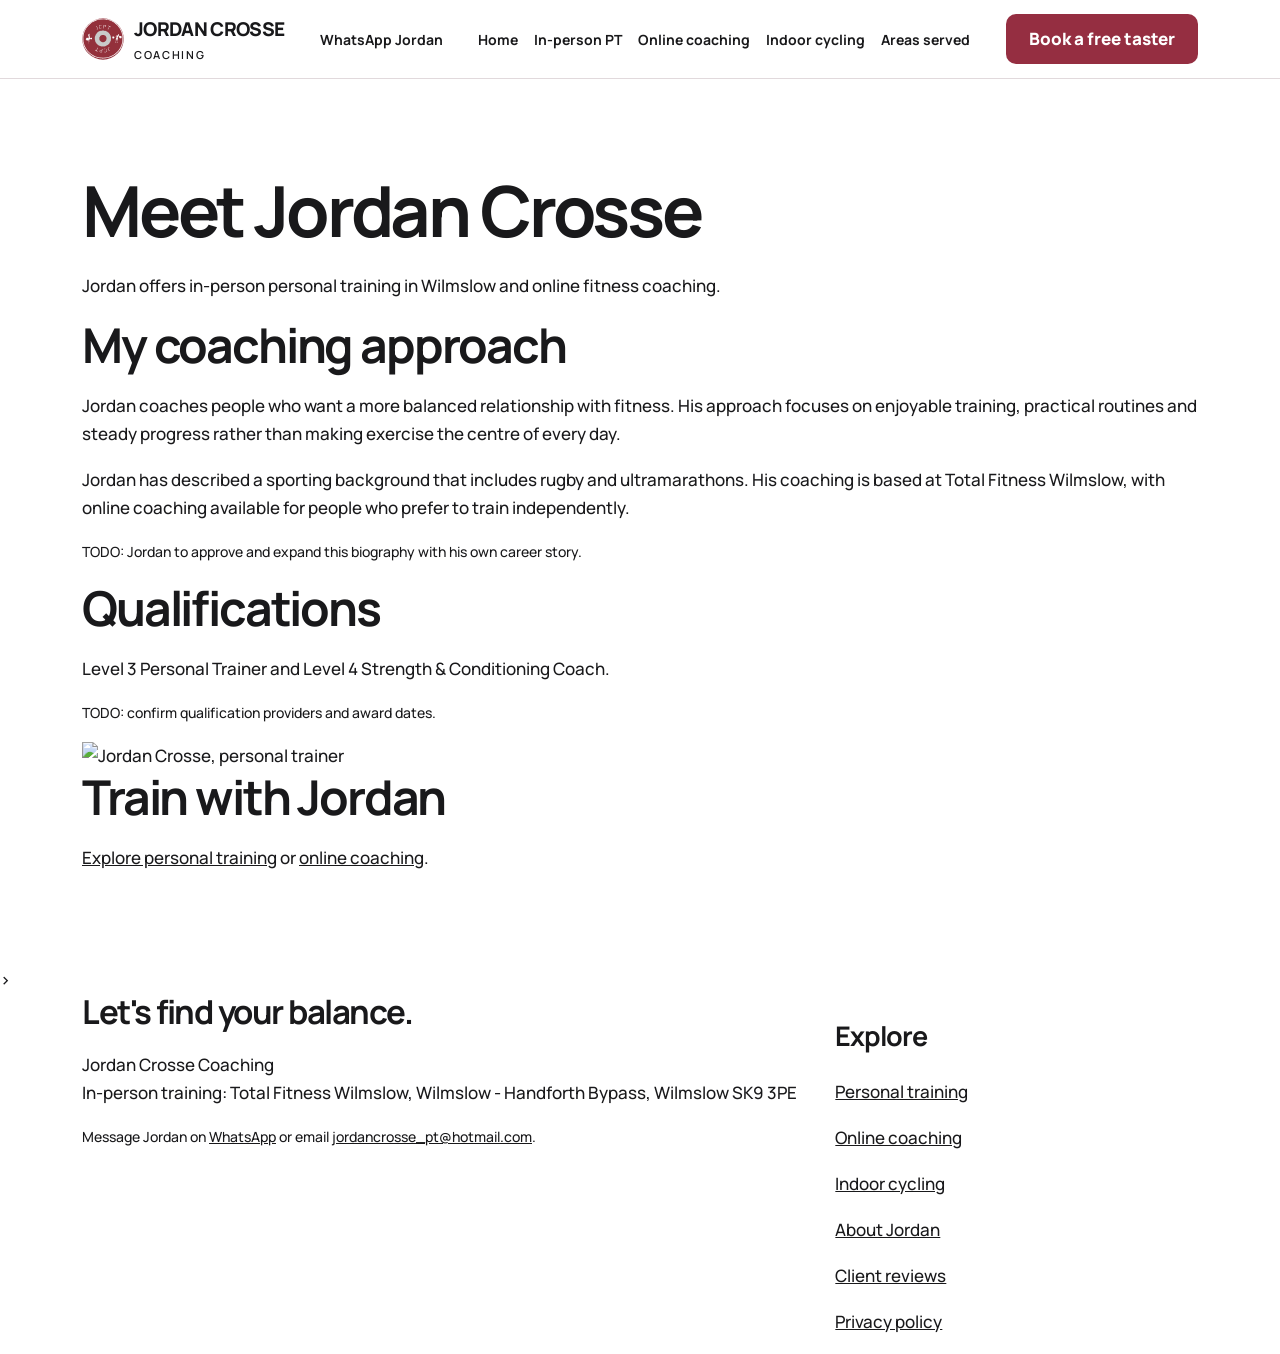
==== commit a830fa74: "Improve LocalBusiness entity consistency and About content without unverified claims" ====
--- a/about/index.html
+++ b/about/index.html
@@ -1 +1 @@
-<!doctype html><html lang="en-GB"><head><meta charset="utf-8"><meta name="viewport" content="width=device-width, initial-scale=1"><title>About Jordan Crosse | Personal Trainer Wilmslow</title><meta name="description" content="Learn about Jordan Crosse, his coaching approach and qualifications at Total Fitness Wilmslow."><meta name="theme-color" content="#952e41"><link rel="canonical" href="https://jordancrosse.co.uk/about/"><meta property="og:type" content="website"><meta property="og:title" content="About Jordan Crosse | Personal Trainer Wilmslow"><meta property="og:description" content="Learn about Jordan Crosse, his coaching approach and qualifications at Total Fitness Wilmslow."><meta property="og:url" content="https://jordancrosse.co.uk/about/"><meta name="twitter:card" content="summary_large_image"><meta property="og:image" content="https://jordancrosse.co.uk/cdn/shop/files/IMG_3901.jpg?v=1759500315&amp;width=1200"><meta name="twitter:title" content="About Jordan Crosse | Personal Trainer Wilmslow"><meta name="twitter:description" content="Learn about Jordan Crosse, his coaching approach and qualifications at Total Fitness Wilmslow."><meta name="twitter:image" content="https://jordancrosse.co.uk/cdn/shop/files/IMG_3901.jpg?v=1759500315&amp;width=1200"><link rel="preconnect" href="https://fonts.googleapis.com"><link rel="preconnect" href="https://fonts.gstatic.com" crossorigin><link href="https://fonts.googleapis.com/css2?family=Manrope:wght@500;700;800&display=swap" rel="stylesheet"><link rel="stylesheet" href="/assets/site.css"><meta property="og:type" content="website"><meta property="og:title" content="About Jordan Crosse | Personal Trainer Wilmslow"><meta property="og:description" content="Learn about Jordan Crosse, his coaching approach and qualifications at Total Fitness Wilmslow."><meta name="twitter:card" content="summary_large_image"><meta name="twitter:title" content="About Jordan Crosse | Personal Trainer Wilmslow"><meta name="twitter:description" content="Learn about Jordan Crosse, his coaching approach and qualifications at Total Fitness Wilmslow."><script type="application/ld+json">{"@context":"https://schema.org","@graph":[{"@type":"LocalBusiness","@id":"https://jordancrosse.co.uk/#business","name":"Jordan Crosse Coaching","url":"https://jordancrosse.co.uk/","telephone":"+447478743023","email":"jordancrosse_pt@hotmail.com","priceRange":"££","address":{"@type":"PostalAddress","streetAddress":"Total Fitness Wilmslow, Wilmslow–Handforth Bypass","addressLocality":"Wilmslow","postalCode":"SK9 3PE","addressCountry":"GB"},"founder":{"@id":"https://jordancrosse.co.uk/#jordan"}},{"@type":"Person","@id":"https://jordancrosse.co.uk/#jordan","name":"Jordan Crosse","jobTitle":"Personal Trainer","worksFor":{"@id":"https://jordancrosse.co.uk/#business"}},{"@type":"WebPage","@id":"https://jordancrosse.co.uk/about/#webpage","url":"https://jordancrosse.co.uk/about/","name":"About Jordan Crosse | Personal Trainer Wilmslow"}]}</script></head><body><a class="skip" href="#main">Skip to content</a><header><nav class="nav" aria-label="Main navigation"><a class="brand" href="/" aria-label="Jordan Crosse Coaching home"><img src="/assets/jcpt-logo.svg" width="42" height="42" alt="JCPT weightlifting logo" style="width:42px;height:42px;object-fit:contain;flex-shrink:0"><span>JORDAN CROSSE<span style="display:block;font-size:11px;font-weight:600;letter-spacing:.15em">COACHING</span></span></a><a class="small" href="https://api.whatsapp.com/send?phone=447478743023&amp;text=Hi%20Jordan%2C%20I've%20been%20looking%20at%20your%20website%20and%20would%20like%20to%20learn%20more%20about%20your%20personal%20training%20and%20coaching%20services.%20Thanks!" target="_blank" rel="noopener" style="text-decoration:none;font-weight:700">WhatsApp Jordan</a><div class="navlinks"><a href="/">Home</a><a href="/in-person-pt/">In-person PT</a><a href="/online-coaching/">Online coaching</a><a href="/indoor-cycling/">Indoor cycling</a><a href="/#areas">Areas served</a></div><details class="mobile-menu"><summary aria-label="Navigation menu"><span class="hamburger" aria-hidden="true"><i></i><i></i><i></i></span></summary><div class="mobile-panel"><a href="/">Home</a><a href="/in-person-pt/">Personal training</a><a href="/online-coaching/">Online coaching</a><a href="/indoor-cycling/">Indoor cycling</a><a href="/#areas">Locations</a><a href="/about/">About Jordan</a><a href="/reviews/">Client reviews</a><a class="menu-whatsapp" href="https://api.whatsapp.com/send?phone=447478743023&amp;text=Hi%20Jordan%2C%20I%27ve%20been%20looking%20at%20your%20website%20and%20would%20like%20to%20learn%20more%20about%20your%20personal%20training%20and%20coaching%20services.%20Thanks%21" target="_blank" rel="noopener">Chat on WhatsApp →</a></div></details><a class="btn" href="https://wa.me/447478743023?text=Hi%20Jordan%2C%20I%27d%20like%20to%20book%20a%20free%2045-minute%20taster%20session.%20Could%20you%20let%20me%20know%20your%20availability%3F" target="_blank" rel="noopener">Book a free taster</a></nav></header><main id="main"><section class="section"><div class="shell"><h1>Meet Jordan Crosse</h1><p>Jordan offers in-person personal training in Wilmslow and online fitness coaching.</p><h2>My coaching approach</h2><p>TODO: add Jordan’s approved first-person biography, coaching experience and background.</p><h2>Qualifications</h2><p>Level 3 Personal Trainer; Level 4 Strength & Conditioning Coach. TODO: confirm qualification providers and dates.</p><img src="https://jordancrosse.co.uk/cdn/shop/files/IMG_3901.jpg?v=1759500315&amp;width=1200" width="600" height="600" loading="lazy" alt="Jordan Crosse, personal trainer"><h2>Train with Jordan</h2><p><a href="/in-person-pt/">Explore personal training</a> or <a href="/online-coaching/">online coaching</a>.</p></div></section></main>><div class="shell footergrid"><div><h2 style="font-size:33px">Let's find your balance.</h2><p>Jordan Crosse Coaching<br>In-person training: Total Fitness Wilmslow, Wilmslow - Handforth Bypass, Wilmslow SK9 3PE</p><p class="small">Message Jordan on <a href="https://api.whatsapp.com/send?phone=447478743023&amp;text=Hi%20Jordan%2C%20I've%20been%20looking%20at%20your%20website%20and%20would%20like%20to%20learn%20more%20about%20your%20personal%20training%20and%20coaching%20services.%20Thanks!" target="_blank" rel="noopener">WhatsApp</a> or email <a href="mailto:jordancrosse_pt@hotmail.com">jordancrosse_pt@hotmail.com</a>.</p></div><div><h3>Explore</h3><p><a href="/in-person-pt/">Personal training</a></p><p><a href="/online-coaching/">Online coaching</a></p><p><a href="/indoor-cycling/">Indoor cycling</a></p><p><a href="/about/">About Jordan</a></p><p><a href="/reviews/">Client reviews</a></p><p><a href="/privacy/">Privacy policy</a></p></div></div></footer><div class="mobile-conversion" aria-label="Contact Jordan"><a href="https://wa.me/447478743023?text=Hi%20Jordan%2C%20I%27d%20like%20to%20book%20a%20free%2045-minute%20taster%20session.%20Could%20you%20let%20me%20know%20your%20availability%3F" target="_blank" rel="noopener">Book via WhatsApp</a><a href="https://api.whatsapp.com/send?phone=447478743023&amp;text=Hi%20Jordan%2C%20I%27d%20like%20to%20learn%20more%20about%20your%20coaching%20services." target="_blank" rel="noopener">WhatsApp</a></div><script>document.querySelectorAll(".mobile-menu .mobile-panel a").forEach(a=>a.addEventListener("click",()=>{const d=a.closest("details");if(d)d.open=false}));</script></body></html>+<!doctype html><html lang="en-GB"><head><meta charset="utf-8"><meta name="viewport" content="width=device-width, initial-scale=1"><title>About Jordan Crosse | Personal Trainer Wilmslow</title><meta name="description" content="Learn about Jordan Crosse, his coaching approach and qualifications at Total Fitness Wilmslow."><meta name="theme-color" content="#952e41"><link rel="canonical" href="https://jordancrosse.co.uk/about/"><meta property="og:type" content="website"><meta property="og:title" content="About Jordan Crosse | Personal Trainer Wilmslow"><meta property="og:description" content="Learn about Jordan Crosse, his coaching approach and qualifications at Total Fitness Wilmslow."><meta property="og:url" content="https://jordancrosse.co.uk/about/"><meta name="twitter:card" content="summary_large_image"><meta property="og:image" content="https://jordancrosse.co.uk/cdn/shop/files/IMG_3901.jpg?v=1759500315&amp;width=1200"><meta name="twitter:title" content="About Jordan Crosse | Personal Trainer Wilmslow"><meta name="twitter:description" content="Learn about Jordan Crosse, his coaching approach and qualifications at Total Fitness Wilmslow."><meta name="twitter:image" content="https://jordancrosse.co.uk/cdn/shop/files/IMG_3901.jpg?v=1759500315&amp;width=1200"><link rel="preconnect" href="https://fonts.googleapis.com"><link rel="preconnect" href="https://fonts.gstatic.com" crossorigin><link href="https://fonts.googleapis.com/css2?family=Manrope:wght@500;700;800&display=swap" rel="stylesheet"><link rel="stylesheet" href="/assets/site.css"><meta property="og:type" content="website"><meta property="og:title" content="About Jordan Crosse | Personal Trainer Wilmslow"><meta property="og:description" content="Learn about Jordan Crosse, his coaching approach and qualifications at Total Fitness Wilmslow."><meta name="twitter:card" content="summary_large_image"><meta name="twitter:title" content="About Jordan Crosse | Personal Trainer Wilmslow"><meta name="twitter:description" content="Learn about Jordan Crosse, his coaching approach and qualifications at Total Fitness Wilmslow."><script type="application/ld+json">{"@context":"https://schema.org","@graph":[{"@type":"LocalBusiness","@id":"https://jordancrosse.co.uk/#business","name":"Jordan Crosse Coaching","url":"https://jordancrosse.co.uk/","telephone":"+447478743023","email":"jordancrosse_pt@hotmail.com","priceRange":"££","address":{"@type":"PostalAddress","streetAddress":"Total Fitness Wilmslow, Wilmslow - Handforth Bypass","addressLocality":"Wilmslow","postalCode":"SK9 3PE","addressCountry":"GB"},"founder":{"@id":"https://jordancrosse.co.uk/#jordan"},"logo":"https://jordancrosse.co.uk/assets/jcpt-logo.svg","description":"Personal training at Total Fitness Wilmslow and online coaching with Jordan Crosse."},{"@type":"Person","@id":"https://jordancrosse.co.uk/#jordan","name":"Jordan Crosse","jobTitle":"Personal Trainer","worksFor":{"@id":"https://jordancrosse.co.uk/#business"}},{"@type":"WebPage","@id":"https://jordancrosse.co.uk/about/#webpage","url":"https://jordancrosse.co.uk/about/","name":"About Jordan Crosse | Personal Trainer Wilmslow"}]}</script></head><body><a class="skip" href="#main">Skip to content</a><header><nav class="nav" aria-label="Main navigation"><a class="brand" href="/" aria-label="Jordan Crosse Coaching home"><img src="/assets/jcpt-logo.svg" width="42" height="42" alt="JCPT weightlifting logo" style="width:42px;height:42px;object-fit:contain;flex-shrink:0"><span>JORDAN CROSSE<span style="display:block;font-size:11px;font-weight:600;letter-spacing:.15em">COACHING</span></span></a><a class="small" href="https://api.whatsapp.com/send?phone=447478743023&amp;text=Hi%20Jordan%2C%20I've%20been%20looking%20at%20your%20website%20and%20would%20like%20to%20learn%20more%20about%20your%20personal%20training%20and%20coaching%20services.%20Thanks!" target="_blank" rel="noopener" style="text-decoration:none;font-weight:700">WhatsApp Jordan</a><div class="navlinks"><a href="/">Home</a><a href="/in-person-pt/">In-person PT</a><a href="/online-coaching/">Online coaching</a><a href="/indoor-cycling/">Indoor cycling</a><a href="/#areas">Areas served</a></div><details class="mobile-menu"><summary aria-label="Navigation menu"><span class="hamburger" aria-hidden="true"><i></i><i></i><i></i></span></summary><div class="mobile-panel"><a href="/">Home</a><a href="/in-person-pt/">Personal training</a><a href="/online-coaching/">Online coaching</a><a href="/indoor-cycling/">Indoor cycling</a><a href="/#areas">Locations</a><a href="/about/">About Jordan</a><a href="/reviews/">Client reviews</a><a class="menu-whatsapp" href="https://api.whatsapp.com/send?phone=447478743023&amp;text=Hi%20Jordan%2C%20I%27ve%20been%20looking%20at%20your%20website%20and%20would%20like%20to%20learn%20more%20about%20your%20personal%20training%20and%20coaching%20services.%20Thanks%21" target="_blank" rel="noopener">Chat on WhatsApp →</a></div></details><a class="btn" href="https://wa.me/447478743023?text=Hi%20Jordan%2C%20I%27d%20like%20to%20book%20a%20free%2045-minute%20taster%20session.%20Could%20you%20let%20me%20know%20your%20availability%3F" target="_blank" rel="noopener">Book a free taster</a></nav></header><main id="main"><section class="section"><div class="shell"><h1>Meet Jordan Crosse</h1><p>Jordan offers in-person personal training in Wilmslow and online fitness coaching.</p><h2>My coaching approach</h2><p>Jordan coaches people who want a more balanced relationship with fitness. His approach focuses on enjoyable training, practical routines and steady progress rather than making exercise the centre of every day.</p><p>Jordan has described a sporting background that includes rugby and ultramarathons. His coaching is based at Total Fitness Wilmslow, with online coaching available for people who prefer to train independently.</p><p class="small">TODO: Jordan to approve and expand this biography with his own career story.</p><h2>Qualifications</h2><p>Level 3 Personal Trainer and Level 4 Strength &amp; Conditioning Coach.</p><p class="small">TODO: confirm qualification providers and award dates.</p><img src="https://jordancrosse.co.uk/cdn/shop/files/IMG_3901.jpg?v=1759500315&amp;width=1200" width="600" height="600" loading="lazy" alt="Jordan Crosse, personal trainer"><h2>Train with Jordan</h2><p><a href="/in-person-pt/">Explore personal training</a> or <a href="/online-coaching/">online coaching</a>.</p></div></section></main>><div class="shell footergrid"><div><h2 style="font-size:33px">Let's find your balance.</h2><p>Jordan Crosse Coaching<br>In-person training: Total Fitness Wilmslow, Wilmslow - Handforth Bypass, Wilmslow SK9 3PE</p><p class="small">Message Jordan on <a href="https://api.whatsapp.com/send?phone=447478743023&amp;text=Hi%20Jordan%2C%20I've%20been%20looking%20at%20your%20website%20and%20would%20like%20to%20learn%20more%20about%20your%20personal%20training%20and%20coaching%20services.%20Thanks!" target="_blank" rel="noopener">WhatsApp</a> or email <a href="mailto:jordancrosse_pt@hotmail.com">jordancrosse_pt@hotmail.com</a>.</p></div><div><h3>Explore</h3><p><a href="/in-person-pt/">Personal training</a></p><p><a href="/online-coaching/">Online coaching</a></p><p><a href="/indoor-cycling/">Indoor cycling</a></p><p><a href="/about/">About Jordan</a></p><p><a href="/reviews/">Client reviews</a></p><p><a href="/privacy/">Privacy policy</a></p></div></div></footer><div class="mobile-conversion" aria-label="Contact Jordan"><a href="https://wa.me/447478743023?text=Hi%20Jordan%2C%20I%27d%20like%20to%20book%20a%20free%2045-minute%20taster%20session.%20Could%20you%20let%20me%20know%20your%20availability%3F" target="_blank" rel="noopener">Book via WhatsApp</a><a href="https://api.whatsapp.com/send?phone=447478743023&amp;text=Hi%20Jordan%2C%20I%27d%20like%20to%20learn%20more%20about%20your%20coaching%20services." target="_blank" rel="noopener">WhatsApp</a></div><script>document.querySelectorAll(".mobile-menu .mobile-panel a").forEach(a=>a.addEventListener("click",()=>{const d=a.closest("details");if(d)d.open=false}));</script></body></html>
--- a/assets/site.css
+++ b/assets/site.css
@@ -1 +1,2 @@
-:root{--ink:#19191b;--accent:#952e41;--soft:#f8f5f3;--paper:#fff;--line:#e1d9dc}*{box-sizing:border-box}html{scroll-behavior:smooth}body{margin:0;background:var(--paper);color:var(--ink);font:500 17px/1.65 Manrope,system-ui,sans-serif}h1,h2,h3{font-family:inherit;line-height:1.12;letter-spacing:-.045em}h1{font-size:clamp(42px,5.5vw,76px);margin:16px 0 22px}h2{font-size:clamp(30px,4vw,48px);margin:0 0 20px}h3{font-size:clamp(21px,2.4vw,27px)}p{margin:0 0 18px}a{color:inherit}a:focus-visible,button:focus-visible,summary:focus-visible{outline:3px solid var(--accent);outline-offset:3px}header{position:sticky;top:0;z-index:40;background:#fff;border-bottom:1px solid var(--line)}.nav{max-width:1160px;margin:auto;padding:14px 22px;display:flex;align-items:center;justify-content:space-between;gap:18px}.brand{display:flex;align-items:center;gap:10px;font-size:19px;font-weight:800;letter-spacing:-.035em;text-decoration:none;flex-shrink:0}.brand img{width:48px;height:48px;object-fit:contain;flex-shrink:0}.navlinks{display:flex;align-items:center;gap:16px;font-size:14px;font-weight:700}.navlinks a{text-decoration:none}.navlinks a:hover{text-decoration:underline}.btn{background:var(--accent);color:#fff;border:1px solid transparent;border-radius:10px;min-height:50px;padding:13px 22px;display:inline-flex;align-items:center;justify-content:center;text-align:center;font-weight:800;text-decoration:none;line-height:1.3}.btn:hover{background:#752235}.btn.secondary{background:transparent;border-color:var(--ink);color:var(--ink)}.btn.secondary:hover{background:#eee6e8}.small{font-size:14px}.shell{max-width:1160px;margin:auto;padding:0 22px}.hero{background:var(--soft);padding:64px 0 70px}.hero h1{max-width:840px}.lead{font-size:clamp(19px,2.1vw,25px);line-height:1.5;max-width:760px}.eyebrow{font-size:13px;text-transform:uppercase;letter-spacing:.15em;font-weight:800;color:var(--accent)}.actions{display:flex;gap:14px;flex-wrap:wrap;margin:26px 0 18px}.split{display:grid;grid-template-columns:minmax(0,1fr) minmax(0,1fr);align-items:center;gap:46px}.hero img{width:100%;height:auto;aspect-ratio:4/5;object-fit:cover;border-radius:13px}.section{padding:76px 0}.muted{background:#f6f1f2}.grid{display:grid;grid-template-columns:repeat(3,minmax(0,1fr));gap:20px}.card{background:#fff;padding:28px;border:1px solid var(--line);border-radius:13px;box-shadow:0 10px 30px #251c2008}.card h3{margin:0 0 14px}.card a{font-weight:800}.bigprice{font-size:42px;font-weight:800;line-height:1.1}.photo{background:#ece5e6;min-height:300px;border-radius:12px;display:flex;align-items:center;justify-content:center;padding:30px;text-align:center}.crumb{font-size:14px;margin-bottom:22px}.areas{display:flex;flex-wrap:wrap;gap:10px}.areas a{padding:9px 12px;border:1px solid var(--line);border-radius:8px;text-decoration:none}.note{border-left:4px solid var(--accent);padding-left:18px}.map{width:100%;height:300px;border:0;border-radius:12px}details:not(.mobile-menu){padding:15px 0;border-bottom:1px solid var(--line)}details:not(.mobile-menu) summary{cursor:pointer;font-size:18px;font-weight:800}details:not(.mobile-menu) p{margin-top:12px}.skip{position:absolute;transform:translateY(-150%);z-index:100;background:#fff;padding:14px}.skip:focus{transform:none}.meet-dark{background:var(--ink);color:#fff}.meet-dark h2,.meet-dark p,.meet-dark .eyebrow{color:#fff}.meet-dark a:not(.btn){color:#ffe0e7}footer{background:var(--ink);color:#fff;padding:55px 0}footer a{color:#fff}.footergrid{display:grid;grid-template-columns:2fr 1fr;gap:28px}.mobile-menu,.mobile-conversion,.mobilecall{display:none}.mobile-panel{display:none}@media(max-width:1020px){.navlinks{gap:10px;font-size:12px}.nav>.btn{padding:11px;font-size:13px}.brand{font-size:16px}}@media(max-width:760px){header{position:sticky;top:0}.nav{padding:10px 16px;gap:10px;flex-wrap:nowrap}.brand{min-width:0;font-size:clamp(12px,3.6vw,16px);gap:8px}.brand>span{min-width:0}.brand img{width:43px!important;height:43px!important}.navlinks,.nav>.btn,.nav>.small{display:none!important}.mobile-menu{display:block;position:relative;margin-left:auto;flex-shrink:0}.mobile-menu summary{list-style:none;display:flex;align-items:center;justify-content:center;width:46px;height:46px;border:1px solid #e6d9dc;background:#faf6f7;border-radius:11px;cursor:pointer}.mobile-menu summary::-webkit-details-marker{display:none}.hamburger{display:flex;flex-direction:column;gap:5px}.hamburger i{display:block;width:21px;height:2px;border-radius:2px;background:var(--ink);transition:transform .18s,opacity .18s}.mobile-menu[open] .hamburger i:first-child{transform:translateY(7px) rotate(45deg)}.mobile-menu[open] .hamburger i:nth-child(2){opacity:0}.mobile-menu[open] .hamburger i:last-child{transform:translateY(-7px) rotate(-45deg)}.mobile-menu[open] .mobile-panel{position:absolute;display:flex;flex-direction:column;right:0;top:calc(100% + 8px);z-index:70;width:min(310px,calc(100vw - 32px));padding:8px;border:1px solid var(--line);border-radius:13px;background:#fff;box-shadow:0 15px 45px #19191b28}.mobile-panel a{display:block;padding:12px 14px;text-decoration:none;font-size:16px;font-weight:700;border-radius:8px}.mobile-panel a:hover{background:var(--soft)}.mobile-panel .menu-whatsapp{background:var(--accent);color:#fff;text-align:center;margin-top:6px}.shell{padding:0 18px}.hero{padding:35px 0 48px}.hero h1{font-size:clamp(38px,10vw,53px);line-height:1.07}.hero .lead{font-size:19px}.hero .split{display:flex;flex-direction:column;gap:22px!important}.hero img{aspect-ratio:5/4;max-height:380px;object-position:center 25%}.hero .actions{margin-top:22px}.hero .actions .btn{width:100%}.grid,.split,.footergrid{grid-template-columns:1fr}.section{padding:50px 0}.card{padding:22px}.mobile-conversion{position:fixed;z-index:80;display:grid;grid-template-columns:1fr 1fr;gap:7px;left:12px;right:12px;bottom:calc(10px + env(safe-area-inset-bottom,0px));padding:6px;border:1px solid var(--line);border-radius:13px;background:#fff;box-shadow:0 5px 22px #19191b2b}.mobile-conversion a{display:flex;align-items:center;justify-content:center;min-height:44px;background:var(--accent);border-radius:8px;color:#fff;text-decoration:none;font-size:14px;font-weight:800}.mobile-conversion a:first-child{background:var(--ink)}footer{padding-bottom:calc(115px + env(safe-area-inset-bottom,0px))}}@media(prefers-reduced-motion:reduce){html{scroll-behavior:auto}.hamburger i{transition:none}}+:root{--ink:#19191b;--accent:#952e41;--soft:#f8f5f3;--paper:#fff;--line:#e1d9dc}*{box-sizing:border-box}html{scroll-behavior:smooth}body{margin:0;background:var(--paper);color:var(--ink);font:500 17px/1.65 Manrope,system-ui,sans-serif}h1,h2,h3{font-family:inherit;line-height:1.12;letter-spacing:-.045em}h1{font-size:clamp(42px,5.5vw,76px);margin:16px 0 22px}h2{font-size:clamp(30px,4vw,48px);margin:0 0 20px}h3{font-size:clamp(21px,2.4vw,27px)}p{margin:0 0 18px}a{color:inherit}a:focus-visible,button:focus-visible,summary:focus-visible{outline:3px solid var(--accent);outline-offset:3px}header{position:sticky;top:0;z-index:40;background:#fff;border-bottom:1px solid var(--line)}.nav{max-width:1160px;margin:auto;padding:14px 22px;display:flex;align-items:center;justify-content:space-between;gap:18px}.brand{display:flex;align-items:center;gap:10px;font-size:19px;font-weight:800;letter-spacing:-.035em;text-decoration:none;flex-shrink:0}.brand img{width:48px;height:48px;object-fit:contain;flex-shrink:0}.navlinks{display:flex;align-items:center;gap:16px;font-size:14px;font-weight:700}.navlinks a{text-decoration:none}.navlinks a:hover{text-decoration:underline}.btn{background:var(--accent);color:#fff;border:1px solid transparent;border-radius:10px;min-height:50px;padding:13px 22px;display:inline-flex;align-items:center;justify-content:center;text-align:center;font-weight:800;text-decoration:none;line-height:1.3}.btn:hover{background:#752235}.btn.secondary{background:transparent;border-color:var(--ink);color:var(--ink)}.btn.secondary:hover{background:#eee6e8}.small{font-size:14px}.shell{max-width:1160px;margin:auto;padding:0 22px}.hero{background:var(--soft);padding:64px 0 70px}.hero h1{max-width:840px}.lead{font-size:clamp(19px,2.1vw,25px);line-height:1.5;max-width:760px}.eyebrow{font-size:13px;text-transform:uppercase;letter-spacing:.15em;font-weight:800;color:var(--accent)}.actions{display:flex;gap:14px;flex-wrap:wrap;margin:26px 0 18px}.split{display:grid;grid-template-columns:minmax(0,1fr) minmax(0,1fr);align-items:center;gap:46px}.hero img{width:100%;height:auto;aspect-ratio:4/5;object-fit:cover;border-radius:13px}.section{padding:76px 0}.muted{background:#f6f1f2}.grid{display:grid;grid-template-columns:repeat(3,minmax(0,1fr));gap:20px}.card{background:#fff;padding:28px;border:1px solid var(--line);border-radius:13px;box-shadow:0 10px 30px #251c2008}.card h3{margin:0 0 14px}.card a{font-weight:800}.bigprice{font-size:42px;font-weight:800;line-height:1.1}.photo{background:#ece5e6;min-height:300px;border-radius:12px;display:flex;align-items:center;justify-content:center;padding:30px;text-align:center}.crumb{font-size:14px;margin-bottom:22px}.areas{display:flex;flex-wrap:wrap;gap:10px}.areas a{padding:9px 12px;border:1px solid var(--line);border-radius:8px;text-decoration:none}.note{border-left:4px solid var(--accent);padding-left:18px}.map{width:100%;height:300px;border:0;border-radius:12px}details:not(.mobile-menu){padding:15px 0;border-bottom:1px solid var(--line)}details:not(.mobile-menu) summary{cursor:pointer;font-size:18px;font-weight:800}details:not(.mobile-menu) p{margin-top:12px}.skip{position:absolute;transform:translateY(-150%);z-index:100;background:#fff;padding:14px}.skip:focus{transform:none}.meet-dark{background:var(--ink);color:#fff}.meet-dark h2,.meet-dark p,.meet-dark .eyebrow{color:#fff}.meet-dark a:not(.btn){color:#ffe0e7}footer{background:var(--ink);color:#fff;padding:55px 0}footer a{color:#fff}.footergrid{display:grid;grid-template-columns:2fr 1fr;gap:28px}.mobile-menu,.mobile-conversion,.mobilecall{display:none}.mobile-panel{display:none}@media(max-width:1020px){.navlinks{gap:10px;font-size:12px}.nav>.btn{padding:11px;font-size:13px}.brand{font-size:16px}}@media(max-width:760px){header{position:sticky;top:0}.nav{padding:10px 16px;gap:10px;flex-wrap:nowrap}.brand{min-width:0;font-size:clamp(12px,3.6vw,16px);gap:8px}.brand>span{min-width:0}.brand img{width:43px!important;height:43px!important}.navlinks,.nav>.btn,.nav>.small{display:none!important}.mobile-menu{display:block;position:relative;margin-left:auto;flex-shrink:0}.mobile-menu summary{list-style:none;display:flex;align-items:center;justify-content:center;width:46px;height:46px;border:1px solid #e6d9dc;background:#faf6f7;border-radius:11px;cursor:pointer}.mobile-menu summary::-webkit-details-marker{display:none}.hamburger{display:flex;flex-direction:column;gap:5px}.hamburger i{display:block;width:21px;height:2px;border-radius:2px;background:var(--ink);transition:transform .18s,opacity .18s}.mobile-menu[open] .hamburger i:first-child{transform:translateY(7px) rotate(45deg)}.mobile-menu[open] .hamburger i:nth-child(2){opacity:0}.mobile-menu[open] .hamburger i:last-child{transform:translateY(-7px) rotate(-45deg)}.mobile-menu[open] .mobile-panel{position:absolute;display:flex;flex-direction:column;right:0;top:calc(100% + 8px);z-index:70;width:min(310px,calc(100vw - 32px));padding:8px;border:1px solid var(--line);border-radius:13px;background:#fff;box-shadow:0 15px 45px #19191b28}.mobile-panel a{display:block;padding:12px 14px;text-decoration:none;font-size:16px;font-weight:700;border-radius:8px}.mobile-panel a:hover{background:var(--soft)}.mobile-panel .menu-whatsapp{background:var(--accent);color:#fff;text-align:center;margin-top:6px}.shell{padding:0 18px}.hero{padding:35px 0 48px}.hero h1{font-size:clamp(38px,10vw,53px);line-height:1.07}.hero .lead{font-size:19px}.hero .split{display:flex;flex-direction:column;gap:22px!important}.hero img{aspect-ratio:5/4;max-height:380px;object-position:center 25%}.hero .actions{margin-top:22px}.hero .actions .btn{width:100%}.grid,.split,.footergrid{grid-template-columns:1fr}.section{padding:50px 0}.card{padding:22px}.mobile-conversion{position:fixed;z-index:80;display:grid;grid-template-columns:1fr 1fr;gap:7px;left:12px;right:12px;bottom:calc(10px + env(safe-area-inset-bottom,0px));padding:6px;border:1px solid var(--line);border-radius:13px;background:#fff;box-shadow:0 5px 22px #19191b2b}.mobile-conversion a{display:flex;align-items:center;justify-content:center;min-height:44px;background:var(--accent);border-radius:8px;color:#fff;text-decoration:none;font-size:14px;font-weight:800}.mobile-conversion a:first-child{background:var(--ink)}footer{padding-bottom:calc(115px + env(safe-area-inset-bottom,0px))}}@media(prefers-reduced-motion:reduce){html{scroll-behavior:auto}.hamburger i{transition:none}}
+.review-feature{max-width:790px;background:#fff;border:1px solid var(--line);border-radius:16px;padding:clamp(24px,4vw,42px);box-shadow:0 12px 35px #19191b0b}.review-stars{color:#b47618;font-size:25px;letter-spacing:.15em;line-height:1.3;margin-bottom:16px}.review-feature blockquote,.card blockquote{margin:0}.review-feature blockquote p,.card blockquote p{font-size:clamp(18px,2vw,22px);line-height:1.65}.review-author{font-size:15px;margin:20px 0 0;color:#554a4c}
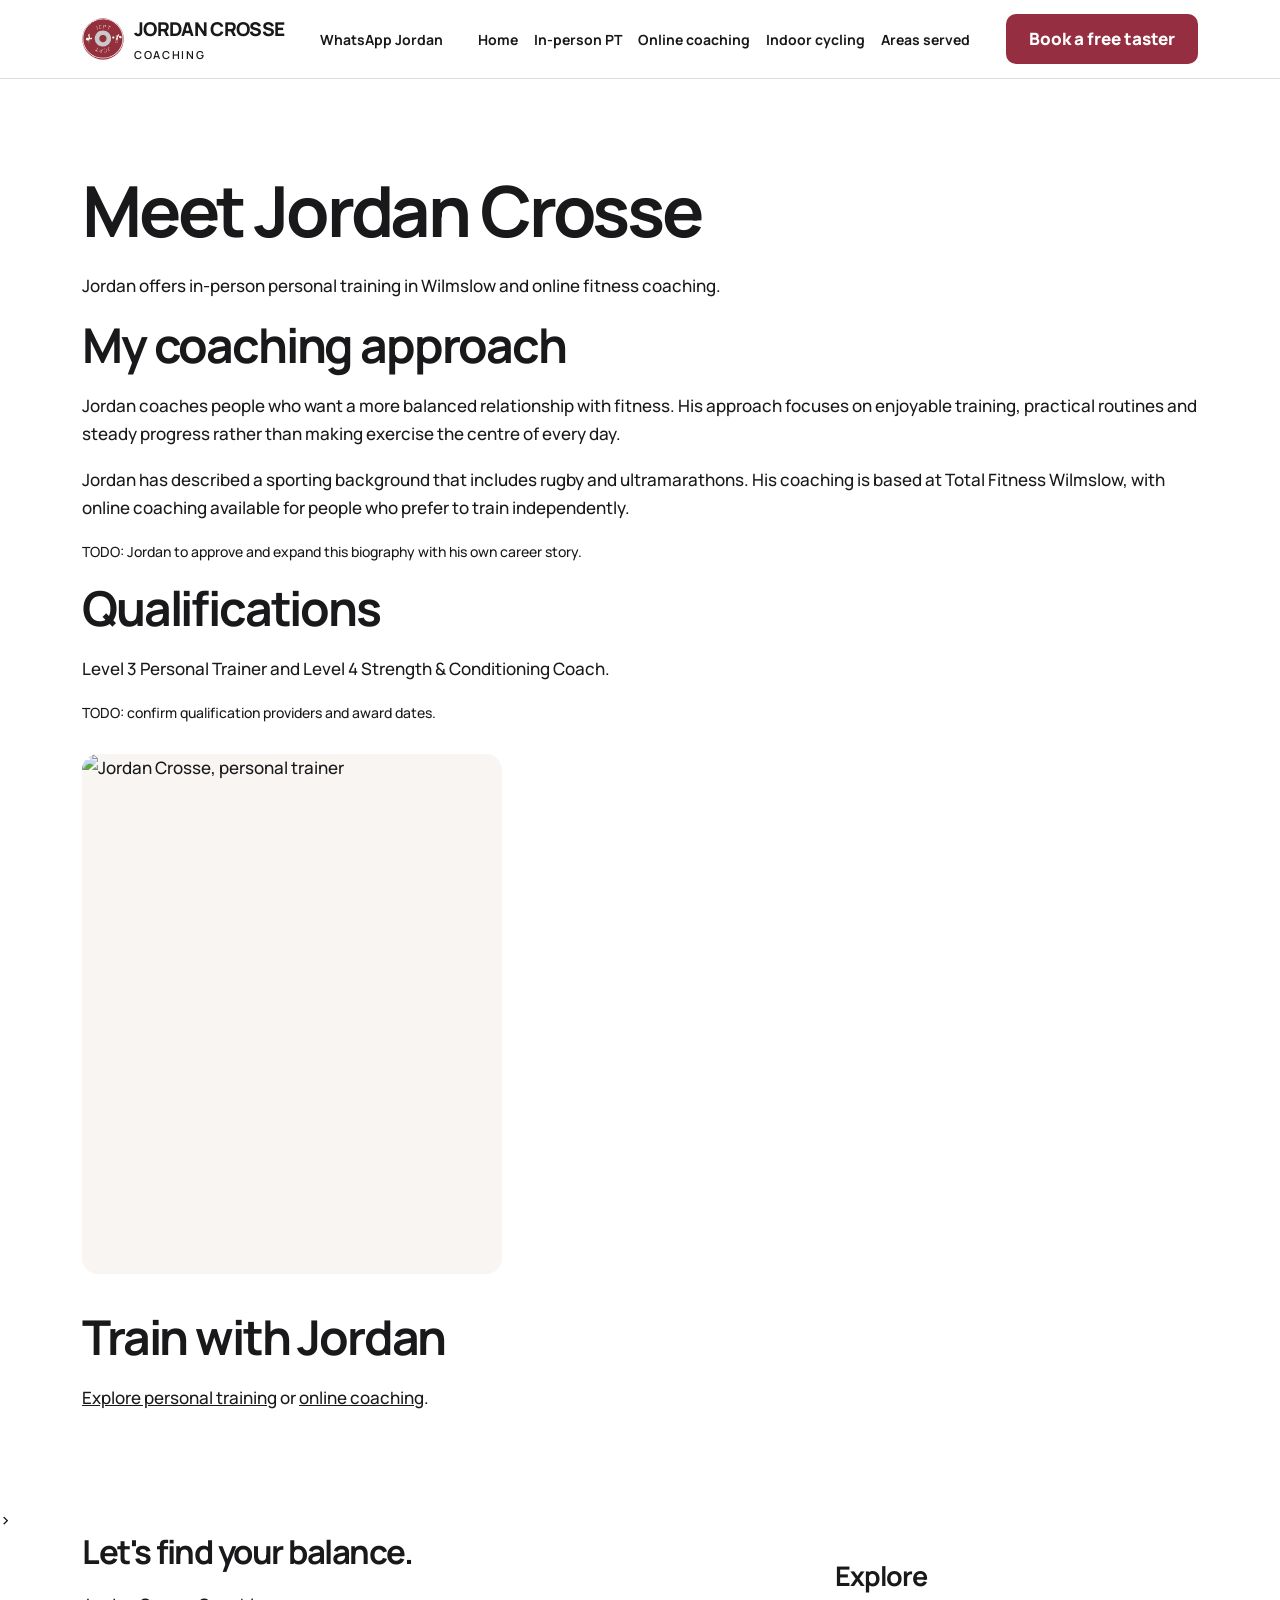
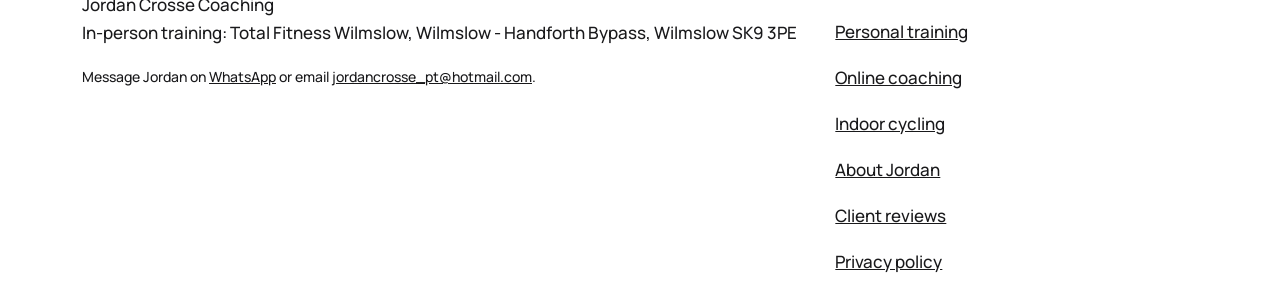
==== commit 55a8bb64: "Constrain About portrait to responsive editorial size and crop" ====
--- a/about/index.html
+++ b/about/index.html
@@ -1 +1 @@
-<!doctype html><html lang="en-GB"><head><meta charset="utf-8"><meta name="viewport" content="width=device-width, initial-scale=1"><title>About Jordan Crosse | Personal Trainer Wilmslow</title><meta name="description" content="Learn about Jordan Crosse, his coaching approach and qualifications at Total Fitness Wilmslow."><meta name="theme-color" content="#952e41"><link rel="canonical" href="https://jordancrosse.co.uk/about/"><meta property="og:type" content="website"><meta property="og:title" content="About Jordan Crosse | Personal Trainer Wilmslow"><meta property="og:description" content="Learn about Jordan Crosse, his coaching approach and qualifications at Total Fitness Wilmslow."><meta property="og:url" content="https://jordancrosse.co.uk/about/"><meta name="twitter:card" content="summary_large_image"><meta property="og:image" content="https://jordancrosse.co.uk/cdn/shop/files/IMG_3901.jpg?v=1759500315&amp;width=1200"><meta name="twitter:title" content="About Jordan Crosse | Personal Trainer Wilmslow"><meta name="twitter:description" content="Learn about Jordan Crosse, his coaching approach and qualifications at Total Fitness Wilmslow."><meta name="twitter:image" content="https://jordancrosse.co.uk/cdn/shop/files/IMG_3901.jpg?v=1759500315&amp;width=1200"><link rel="preconnect" href="https://fonts.googleapis.com"><link rel="preconnect" href="https://fonts.gstatic.com" crossorigin><link href="https://fonts.googleapis.com/css2?family=Manrope:wght@500;700;800&display=swap" rel="stylesheet"><link rel="stylesheet" href="/assets/site.css"><meta property="og:type" content="website"><meta property="og:title" content="About Jordan Crosse | Personal Trainer Wilmslow"><meta property="og:description" content="Learn about Jordan Crosse, his coaching approach and qualifications at Total Fitness Wilmslow."><meta name="twitter:card" content="summary_large_image"><meta name="twitter:title" content="About Jordan Crosse | Personal Trainer Wilmslow"><meta name="twitter:description" content="Learn about Jordan Crosse, his coaching approach and qualifications at Total Fitness Wilmslow."><script type="application/ld+json">{"@context":"https://schema.org","@graph":[{"@type":"LocalBusiness","@id":"https://jordancrosse.co.uk/#business","name":"Jordan Crosse Coaching","url":"https://jordancrosse.co.uk/","telephone":"+447478743023","email":"jordancrosse_pt@hotmail.com","priceRange":"££","address":{"@type":"PostalAddress","streetAddress":"Total Fitness Wilmslow, Wilmslow - Handforth Bypass","addressLocality":"Wilmslow","postalCode":"SK9 3PE","addressCountry":"GB"},"founder":{"@id":"https://jordancrosse.co.uk/#jordan"},"logo":"https://jordancrosse.co.uk/assets/jcpt-logo.svg","description":"Personal training at Total Fitness Wilmslow and online coaching with Jordan Crosse."},{"@type":"Person","@id":"https://jordancrosse.co.uk/#jordan","name":"Jordan Crosse","jobTitle":"Personal Trainer","worksFor":{"@id":"https://jordancrosse.co.uk/#business"}},{"@type":"WebPage","@id":"https://jordancrosse.co.uk/about/#webpage","url":"https://jordancrosse.co.uk/about/","name":"About Jordan Crosse | Personal Trainer Wilmslow"}]}</script></head><body><a class="skip" href="#main">Skip to content</a><header><nav class="nav" aria-label="Main navigation"><a class="brand" href="/" aria-label="Jordan Crosse Coaching home"><img src="/assets/jcpt-logo.svg" width="42" height="42" alt="JCPT weightlifting logo" style="width:42px;height:42px;object-fit:contain;flex-shrink:0"><span>JORDAN CROSSE<span style="display:block;font-size:11px;font-weight:600;letter-spacing:.15em">COACHING</span></span></a><a class="small" href="https://api.whatsapp.com/send?phone=447478743023&amp;text=Hi%20Jordan%2C%20I've%20been%20looking%20at%20your%20website%20and%20would%20like%20to%20learn%20more%20about%20your%20personal%20training%20and%20coaching%20services.%20Thanks!" target="_blank" rel="noopener" style="text-decoration:none;font-weight:700">WhatsApp Jordan</a><div class="navlinks"><a href="/">Home</a><a href="/in-person-pt/">In-person PT</a><a href="/online-coaching/">Online coaching</a><a href="/indoor-cycling/">Indoor cycling</a><a href="/#areas">Areas served</a></div><details class="mobile-menu"><summary aria-label="Navigation menu"><span class="hamburger" aria-hidden="true"><i></i><i></i><i></i></span></summary><div class="mobile-panel"><a href="/">Home</a><a href="/in-person-pt/">Personal training</a><a href="/online-coaching/">Online coaching</a><a href="/indoor-cycling/">Indoor cycling</a><a href="/#areas">Locations</a><a href="/about/">About Jordan</a><a href="/reviews/">Client reviews</a><a class="menu-whatsapp" href="https://api.whatsapp.com/send?phone=447478743023&amp;text=Hi%20Jordan%2C%20I%27ve%20been%20looking%20at%20your%20website%20and%20would%20like%20to%20learn%20more%20about%20your%20personal%20training%20and%20coaching%20services.%20Thanks%21" target="_blank" rel="noopener">Chat on WhatsApp →</a></div></details><a class="btn" href="https://wa.me/447478743023?text=Hi%20Jordan%2C%20I%27d%20like%20to%20book%20a%20free%2045-minute%20taster%20session.%20Could%20you%20let%20me%20know%20your%20availability%3F" target="_blank" rel="noopener">Book a free taster</a></nav></header><main id="main"><section class="section"><div class="shell"><h1>Meet Jordan Crosse</h1><p>Jordan offers in-person personal training in Wilmslow and online fitness coaching.</p><h2>My coaching approach</h2><p>Jordan coaches people who want a more balanced relationship with fitness. His approach focuses on enjoyable training, practical routines and steady progress rather than making exercise the centre of every day.</p><p>Jordan has described a sporting background that includes rugby and ultramarathons. His coaching is based at Total Fitness Wilmslow, with online coaching available for people who prefer to train independently.</p><p class="small">TODO: Jordan to approve and expand this biography with his own career story.</p><h2>Qualifications</h2><p>Level 3 Personal Trainer and Level 4 Strength &amp; Conditioning Coach.</p><p class="small">TODO: confirm qualification providers and award dates.</p><img src="https://jordancrosse.co.uk/cdn/shop/files/IMG_3901.jpg?v=1759500315&amp;width=1200" width="600" height="600" loading="lazy" alt="Jordan Crosse, personal trainer"><h2>Train with Jordan</h2><p><a href="/in-person-pt/">Explore personal training</a> or <a href="/online-coaching/">online coaching</a>.</p></div></section></main>><div class="shell footergrid"><div><h2 style="font-size:33px">Let's find your balance.</h2><p>Jordan Crosse Coaching<br>In-person training: Total Fitness Wilmslow, Wilmslow - Handforth Bypass, Wilmslow SK9 3PE</p><p class="small">Message Jordan on <a href="https://api.whatsapp.com/send?phone=447478743023&amp;text=Hi%20Jordan%2C%20I've%20been%20looking%20at%20your%20website%20and%20would%20like%20to%20learn%20more%20about%20your%20personal%20training%20and%20coaching%20services.%20Thanks!" target="_blank" rel="noopener">WhatsApp</a> or email <a href="mailto:jordancrosse_pt@hotmail.com">jordancrosse_pt@hotmail.com</a>.</p></div><div><h3>Explore</h3><p><a href="/in-person-pt/">Personal training</a></p><p><a href="/online-coaching/">Online coaching</a></p><p><a href="/indoor-cycling/">Indoor cycling</a></p><p><a href="/about/">About Jordan</a></p><p><a href="/reviews/">Client reviews</a></p><p><a href="/privacy/">Privacy policy</a></p></div></div></footer><div class="mobile-conversion" aria-label="Contact Jordan"><a href="https://wa.me/447478743023?text=Hi%20Jordan%2C%20I%27d%20like%20to%20book%20a%20free%2045-minute%20taster%20session.%20Could%20you%20let%20me%20know%20your%20availability%3F" target="_blank" rel="noopener">Book via WhatsApp</a><a href="https://api.whatsapp.com/send?phone=447478743023&amp;text=Hi%20Jordan%2C%20I%27d%20like%20to%20learn%20more%20about%20your%20coaching%20services." target="_blank" rel="noopener">WhatsApp</a></div><script>document.querySelectorAll(".mobile-menu .mobile-panel a").forEach(a=>a.addEventListener("click",()=>{const d=a.closest("details");if(d)d.open=false}));</script></body></html>+<!doctype html><html lang="en-GB"><head><meta charset="utf-8"><meta name="viewport" content="width=device-width, initial-scale=1"><title>About Jordan Crosse | Personal Trainer Wilmslow</title><meta name="description" content="Learn about Jordan Crosse, his coaching approach and qualifications at Total Fitness Wilmslow."><meta name="theme-color" content="#952e41"><link rel="canonical" href="https://jordancrosse.co.uk/about/"><meta property="og:type" content="website"><meta property="og:title" content="About Jordan Crosse | Personal Trainer Wilmslow"><meta property="og:description" content="Learn about Jordan Crosse, his coaching approach and qualifications at Total Fitness Wilmslow."><meta property="og:url" content="https://jordancrosse.co.uk/about/"><meta name="twitter:card" content="summary_large_image"><meta property="og:image" content="https://jordancrosse.co.uk/cdn/shop/files/IMG_3901.jpg?v=1759500315&amp;width=1200"><meta name="twitter:title" content="About Jordan Crosse | Personal Trainer Wilmslow"><meta name="twitter:description" content="Learn about Jordan Crosse, his coaching approach and qualifications at Total Fitness Wilmslow."><meta name="twitter:image" content="https://jordancrosse.co.uk/cdn/shop/files/IMG_3901.jpg?v=1759500315&amp;width=1200"><link rel="preconnect" href="https://fonts.googleapis.com"><link rel="preconnect" href="https://fonts.gstatic.com" crossorigin><link href="https://fonts.googleapis.com/css2?family=Manrope:wght@500;700;800&display=swap" rel="stylesheet"><link rel="stylesheet" href="/assets/site.css?v=20261016-4"><meta property="og:type" content="website"><meta property="og:title" content="About Jordan Crosse | Personal Trainer Wilmslow"><meta property="og:description" content="Learn about Jordan Crosse, his coaching approach and qualifications at Total Fitness Wilmslow."><meta name="twitter:card" content="summary_large_image"><meta name="twitter:title" content="About Jordan Crosse | Personal Trainer Wilmslow"><meta name="twitter:description" content="Learn about Jordan Crosse, his coaching approach and qualifications at Total Fitness Wilmslow."><script type="application/ld+json">{"@context":"https://schema.org","@graph":[{"@type":"LocalBusiness","@id":"https://jordancrosse.co.uk/#business","name":"Jordan Crosse Coaching","url":"https://jordancrosse.co.uk/","telephone":"+447478743023","email":"jordancrosse_pt@hotmail.com","priceRange":"££","address":{"@type":"PostalAddress","streetAddress":"Total Fitness Wilmslow, Wilmslow - Handforth Bypass","addressLocality":"Wilmslow","postalCode":"SK9 3PE","addressCountry":"GB"},"founder":{"@id":"https://jordancrosse.co.uk/#jordan"},"logo":"https://jordancrosse.co.uk/assets/jcpt-logo.svg","description":"Personal training at Total Fitness Wilmslow and online coaching with Jordan Crosse."},{"@type":"Person","@id":"https://jordancrosse.co.uk/#jordan","name":"Jordan Crosse","jobTitle":"Personal Trainer","worksFor":{"@id":"https://jordancrosse.co.uk/#business"}},{"@type":"WebPage","@id":"https://jordancrosse.co.uk/about/#webpage","url":"https://jordancrosse.co.uk/about/","name":"About Jordan Crosse | Personal Trainer Wilmslow"}]}</script></head><body><a class="skip" href="#main">Skip to content</a><header><nav class="nav" aria-label="Main navigation"><a class="brand" href="/" aria-label="Jordan Crosse Coaching home"><img src="/assets/jcpt-logo.svg" width="42" height="42" alt="JCPT weightlifting logo" style="width:42px;height:42px;object-fit:contain;flex-shrink:0"><span>JORDAN CROSSE<span style="display:block;font-size:11px;font-weight:600;letter-spacing:.15em">COACHING</span></span></a><a class="small" href="https://api.whatsapp.com/send?phone=447478743023&amp;text=Hi%20Jordan%2C%20I've%20been%20looking%20at%20your%20website%20and%20would%20like%20to%20learn%20more%20about%20your%20personal%20training%20and%20coaching%20services.%20Thanks!" target="_blank" rel="noopener" style="text-decoration:none;font-weight:700">WhatsApp Jordan</a><div class="navlinks"><a href="/">Home</a><a href="/in-person-pt/">In-person PT</a><a href="/online-coaching/">Online coaching</a><a href="/indoor-cycling/">Indoor cycling</a><a href="/#areas">Areas served</a></div><details class="mobile-menu"><summary aria-label="Navigation menu"><span class="hamburger" aria-hidden="true"><i></i><i></i><i></i></span></summary><div class="mobile-panel"><a href="/">Home</a><a href="/in-person-pt/">Personal training</a><a href="/online-coaching/">Online coaching</a><a href="/indoor-cycling/">Indoor cycling</a><a href="/#areas">Locations</a><a href="/about/">About Jordan</a><a href="/reviews/">Client reviews</a><a class="menu-whatsapp" href="https://api.whatsapp.com/send?phone=447478743023&amp;text=Hi%20Jordan%2C%20I%27ve%20been%20looking%20at%20your%20website%20and%20would%20like%20to%20learn%20more%20about%20your%20personal%20training%20and%20coaching%20services.%20Thanks%21" target="_blank" rel="noopener">Chat on WhatsApp →</a></div></details><a class="btn" href="https://wa.me/447478743023?text=Hi%20Jordan%2C%20I%27d%20like%20to%20book%20a%20free%2045-minute%20taster%20session.%20Could%20you%20let%20me%20know%20your%20availability%3F" target="_blank" rel="noopener">Book a free taster</a></nav></header><main id="main"><section class="section"><div class="shell"><h1>Meet Jordan Crosse</h1><p>Jordan offers in-person personal training in Wilmslow and online fitness coaching.</p><h2>My coaching approach</h2><p>Jordan coaches people who want a more balanced relationship with fitness. His approach focuses on enjoyable training, practical routines and steady progress rather than making exercise the centre of every day.</p><p>Jordan has described a sporting background that includes rugby and ultramarathons. His coaching is based at Total Fitness Wilmslow, with online coaching available for people who prefer to train independently.</p><p class="small">TODO: Jordan to approve and expand this biography with his own career story.</p><h2>Qualifications</h2><p>Level 3 Personal Trainer and Level 4 Strength &amp; Conditioning Coach.</p><p class="small">TODO: confirm qualification providers and award dates.</p><figure class="about-portrait"><img src="https://jordancrosse.co.uk/cdn/shop/files/IMG_3901.jpg?v=1759500315&amp;width=800" width="600" height="750" loading="lazy" decoding="async" alt="Jordan Crosse, personal trainer"></figure><h2>Train with Jordan</h2><p><a href="/in-person-pt/">Explore personal training</a> or <a href="/online-coaching/">online coaching</a>.</p></div></section></main>><div class="shell footergrid"><div><h2 style="font-size:33px">Let's find your balance.</h2><p>Jordan Crosse Coaching<br>In-person training: Total Fitness Wilmslow, Wilmslow - Handforth Bypass, Wilmslow SK9 3PE</p><p class="small">Message Jordan on <a href="https://api.whatsapp.com/send?phone=447478743023&amp;text=Hi%20Jordan%2C%20I've%20been%20looking%20at%20your%20website%20and%20would%20like%20to%20learn%20more%20about%20your%20personal%20training%20and%20coaching%20services.%20Thanks!" target="_blank" rel="noopener">WhatsApp</a> or email <a href="mailto:jordancrosse_pt@hotmail.com">jordancrosse_pt@hotmail.com</a>.</p></div><div><h3>Explore</h3><p><a href="/in-person-pt/">Personal training</a></p><p><a href="/online-coaching/">Online coaching</a></p><p><a href="/indoor-cycling/">Indoor cycling</a></p><p><a href="/about/">About Jordan</a></p><p><a href="/reviews/">Client reviews</a></p><p><a href="/privacy/">Privacy policy</a></p></div></div></footer><div class="mobile-conversion" aria-label="Contact Jordan"><a href="https://wa.me/447478743023?text=Hi%20Jordan%2C%20I%27d%20like%20to%20book%20a%20free%2045-minute%20taster%20session.%20Could%20you%20let%20me%20know%20your%20availability%3F" target="_blank" rel="noopener">Book via WhatsApp</a><a href="https://api.whatsapp.com/send?phone=447478743023&amp;text=Hi%20Jordan%2C%20I%27d%20like%20to%20learn%20more%20about%20your%20coaching%20services." target="_blank" rel="noopener">WhatsApp</a></div><script>document.querySelectorAll(".mobile-menu .mobile-panel a").forEach(a=>a.addEventListener("click",()=>{const d=a.closest("details");if(d)d.open=false}));</script></body></html>
--- a/assets/site.css
+++ b/assets/site.css
@@ -1,2 +1,14 @@
 :root{--ink:#19191b;--accent:#952e41;--soft:#f8f5f3;--paper:#fff;--line:#e1d9dc}*{box-sizing:border-box}html{scroll-behavior:smooth}body{margin:0;background:var(--paper);color:var(--ink);font:500 17px/1.65 Manrope,system-ui,sans-serif}h1,h2,h3{font-family:inherit;line-height:1.12;letter-spacing:-.045em}h1{font-size:clamp(42px,5.5vw,76px);margin:16px 0 22px}h2{font-size:clamp(30px,4vw,48px);margin:0 0 20px}h3{font-size:clamp(21px,2.4vw,27px)}p{margin:0 0 18px}a{color:inherit}a:focus-visible,button:focus-visible,summary:focus-visible{outline:3px solid var(--accent);outline-offset:3px}header{position:sticky;top:0;z-index:40;background:#fff;border-bottom:1px solid var(--line)}.nav{max-width:1160px;margin:auto;padding:14px 22px;display:flex;align-items:center;justify-content:space-between;gap:18px}.brand{display:flex;align-items:center;gap:10px;font-size:19px;font-weight:800;letter-spacing:-.035em;text-decoration:none;flex-shrink:0}.brand img{width:48px;height:48px;object-fit:contain;flex-shrink:0}.navlinks{display:flex;align-items:center;gap:16px;font-size:14px;font-weight:700}.navlinks a{text-decoration:none}.navlinks a:hover{text-decoration:underline}.btn{background:var(--accent);color:#fff;border:1px solid transparent;border-radius:10px;min-height:50px;padding:13px 22px;display:inline-flex;align-items:center;justify-content:center;text-align:center;font-weight:800;text-decoration:none;line-height:1.3}.btn:hover{background:#752235}.btn.secondary{background:transparent;border-color:var(--ink);color:var(--ink)}.btn.secondary:hover{background:#eee6e8}.small{font-size:14px}.shell{max-width:1160px;margin:auto;padding:0 22px}.hero{background:var(--soft);padding:64px 0 70px}.hero h1{max-width:840px}.lead{font-size:clamp(19px,2.1vw,25px);line-height:1.5;max-width:760px}.eyebrow{font-size:13px;text-transform:uppercase;letter-spacing:.15em;font-weight:800;color:var(--accent)}.actions{display:flex;gap:14px;flex-wrap:wrap;margin:26px 0 18px}.split{display:grid;grid-template-columns:minmax(0,1fr) minmax(0,1fr);align-items:center;gap:46px}.hero img{width:100%;height:auto;aspect-ratio:4/5;object-fit:cover;border-radius:13px}.section{padding:76px 0}.muted{background:#f6f1f2}.grid{display:grid;grid-template-columns:repeat(3,minmax(0,1fr));gap:20px}.card{background:#fff;padding:28px;border:1px solid var(--line);border-radius:13px;box-shadow:0 10px 30px #251c2008}.card h3{margin:0 0 14px}.card a{font-weight:800}.bigprice{font-size:42px;font-weight:800;line-height:1.1}.photo{background:#ece5e6;min-height:300px;border-radius:12px;display:flex;align-items:center;justify-content:center;padding:30px;text-align:center}.crumb{font-size:14px;margin-bottom:22px}.areas{display:flex;flex-wrap:wrap;gap:10px}.areas a{padding:9px 12px;border:1px solid var(--line);border-radius:8px;text-decoration:none}.note{border-left:4px solid var(--accent);padding-left:18px}.map{width:100%;height:300px;border:0;border-radius:12px}details:not(.mobile-menu){padding:15px 0;border-bottom:1px solid var(--line)}details:not(.mobile-menu) summary{cursor:pointer;font-size:18px;font-weight:800}details:not(.mobile-menu) p{margin-top:12px}.skip{position:absolute;transform:translateY(-150%);z-index:100;background:#fff;padding:14px}.skip:focus{transform:none}.meet-dark{background:var(--ink);color:#fff}.meet-dark h2,.meet-dark p,.meet-dark .eyebrow{color:#fff}.meet-dark a:not(.btn){color:#ffe0e7}footer{background:var(--ink);color:#fff;padding:55px 0}footer a{color:#fff}.footergrid{display:grid;grid-template-columns:2fr 1fr;gap:28px}.mobile-menu,.mobile-conversion,.mobilecall{display:none}.mobile-panel{display:none}@media(max-width:1020px){.navlinks{gap:10px;font-size:12px}.nav>.btn{padding:11px;font-size:13px}.brand{font-size:16px}}@media(max-width:760px){header{position:sticky;top:0}.nav{padding:10px 16px;gap:10px;flex-wrap:nowrap}.brand{min-width:0;font-size:clamp(12px,3.6vw,16px);gap:8px}.brand>span{min-width:0}.brand img{width:43px!important;height:43px!important}.navlinks,.nav>.btn,.nav>.small{display:none!important}.mobile-menu{display:block;position:relative;margin-left:auto;flex-shrink:0}.mobile-menu summary{list-style:none;display:flex;align-items:center;justify-content:center;width:46px;height:46px;border:1px solid #e6d9dc;background:#faf6f7;border-radius:11px;cursor:pointer}.mobile-menu summary::-webkit-details-marker{display:none}.hamburger{display:flex;flex-direction:column;gap:5px}.hamburger i{display:block;width:21px;height:2px;border-radius:2px;background:var(--ink);transition:transform .18s,opacity .18s}.mobile-menu[open] .hamburger i:first-child{transform:translateY(7px) rotate(45deg)}.mobile-menu[open] .hamburger i:nth-child(2){opacity:0}.mobile-menu[open] .hamburger i:last-child{transform:translateY(-7px) rotate(-45deg)}.mobile-menu[open] .mobile-panel{position:absolute;display:flex;flex-direction:column;right:0;top:calc(100% + 8px);z-index:70;width:min(310px,calc(100vw - 32px));padding:8px;border:1px solid var(--line);border-radius:13px;background:#fff;box-shadow:0 15px 45px #19191b28}.mobile-panel a{display:block;padding:12px 14px;text-decoration:none;font-size:16px;font-weight:700;border-radius:8px}.mobile-panel a:hover{background:var(--soft)}.mobile-panel .menu-whatsapp{background:var(--accent);color:#fff;text-align:center;margin-top:6px}.shell{padding:0 18px}.hero{padding:35px 0 48px}.hero h1{font-size:clamp(38px,10vw,53px);line-height:1.07}.hero .lead{font-size:19px}.hero .split{display:flex;flex-direction:column;gap:22px!important}.hero img{aspect-ratio:5/4;max-height:380px;object-position:center 25%}.hero .actions{margin-top:22px}.hero .actions .btn{width:100%}.grid,.split,.footergrid{grid-template-columns:1fr}.section{padding:50px 0}.card{padding:22px}.mobile-conversion{position:fixed;z-index:80;display:grid;grid-template-columns:1fr 1fr;gap:7px;left:12px;right:12px;bottom:calc(10px + env(safe-area-inset-bottom,0px));padding:6px;border:1px solid var(--line);border-radius:13px;background:#fff;box-shadow:0 5px 22px #19191b2b}.mobile-conversion a{display:flex;align-items:center;justify-content:center;min-height:44px;background:var(--accent);border-radius:8px;color:#fff;text-decoration:none;font-size:14px;font-weight:800}.mobile-conversion a:first-child{background:var(--ink)}footer{padding-bottom:calc(115px + env(safe-area-inset-bottom,0px))}}@media(prefers-reduced-motion:reduce){html{scroll-behavior:auto}.hamburger i{transition:none}}
 .review-feature{max-width:790px;background:#fff;border:1px solid var(--line);border-radius:16px;padding:clamp(24px,4vw,42px);box-shadow:0 12px 35px #19191b0b}.review-stars{color:#b47618;font-size:25px;letter-spacing:.15em;line-height:1.3;margin-bottom:16px}.review-feature blockquote,.card blockquote{margin:0}.review-feature blockquote p,.card blockquote p{font-size:clamp(18px,2vw,22px);line-height:1.65}.review-author{font-size:15px;margin:20px 0 0;color:#554a4c}
+
+/* Online coaching: direct package journey */
+.online-hero{padding-bottom:45px}.online-hero h1{max-width:900px}.online-benefits{display:flex;gap:10px;flex-wrap:wrap;margin-top:20px}.online-benefits span{background:#fff;border:1px solid var(--line);border-radius:999px;padding:7px 13px;font-size:13px;font-weight:700}.online-embed-section{padding-top:50px;scroll-margin-top:85px}.online-embed-section>.shell>p{max-width:760px}.embed-shell{border:1px solid var(--line);border-radius:16px;overflow:hidden;background:#fff;box-shadow:0 12px 35px #19191b0d}.embed-topline{display:flex;justify-content:space-between;align-items:center;gap:15px;padding:16px 20px;background:#f8f5f3;border-bottom:1px solid var(--line)}.embed-topline div{display:flex;flex-direction:column;gap:3px}.embed-topline a{font-size:14px;font-weight:800;color:var(--accent)}.everfit-frame{display:block;width:100%;height:820px;border:0;background:#fff}.embed-fallback{display:flex;align-items:center;flex-wrap:wrap;gap:12px;padding:18px 0}.embed-fallback p{flex-basis:100%;margin:0}.embed-fallback .btn{min-height:46px}.online-embed-section .small{font-size:13px}@media(max-width:760px){.online-embed-section{padding-top:35px;scroll-margin-top:70px}.embed-topline{padding:12px}.embed-topline strong{font-size:13px}.embed-topline a{font-size:12px;white-space:nowrap}.everfit-frame{height:750px}.embed-fallback .btn{width:100%}.online-benefits span{font-size:12px}}
+
+/* Embed mobile polish, override legacy cached styles via versioned URL */
+.embed-shell{width:100%;max-width:860px;margin:22px auto 0;border-radius:18px;overflow:hidden;min-width:0}.embed-topline{display:flex;align-items:center;justify-content:space-between;gap:12px;min-width:0}.embed-topline strong{min-width:0;font-size:15px}.everfit-frame{width:100%;height:1020px;display:block;border:0;max-width:100%;overflow:auto}.embed-fallback{max-width:860px;margin:0 auto;gap:12px}.embed-fallback p{font-size:14px;color:#51484b}.online-embed-section .shell{min-width:0}.online-embed-section .shell>p{max-width:760px}@media(max-width:760px){.online-embed-section .shell{width:100%;padding-inline:12px}.online-embed-section h2{font-size:clamp(25px,7vw,36px);line-height:1.18}.embed-shell{border-radius:14px;margin-top:18px;width:100%;max-width:100%}.embed-topline{padding:13px 14px;gap:10px;flex-wrap:wrap}.embed-topline strong{font-size:14px}.embed-topline a{font-size:13px}.everfit-frame{height:1100px;width:100%;min-width:0}.embed-fallback{padding:14px 2px 24px}.mobile-online-cta{grid-template-columns:1fr 1fr}.mobile-online-cta a:first-child{background:var(--accent)}.mobile-online-cta a:last-child{background:var(--ink)}}
+
+/* Homepage Meet Jordan card: ensure white text stays readable on dark background */
+.meet-dark .meet-card{background:#292427;border:1px solid #5b424a;border-radius:18px;padding:clamp(25px,4vw,42px);min-width:0;box-shadow:none}.meet-dark .meet-card h3{color:#fff;font-size:clamp(27px,3.5vw,40px);line-height:1.15;margin:15px 0 18px}.meet-dark .meet-card p{color:#f1e6e9;line-height:1.65}.meet-dark .meet-card a{display:inline-flex;align-items:center;gap:8px;color:#fff!important;font-weight:800;text-underline-offset:5px}.meet-dark .meet-card .eyebrow{color:#e9a9ba}.meet-dark .split>*{min-width:0}@media(max-width:760px){.meet-dark .meet-card{padding:26px 24px}.meet-dark .meet-card h3{font-size:29px}.meet-dark .shell.split{gap:26px}.mobile-conversion a{font-size:13px;line-height:1.15;text-align:center;padding:8px 5px}}
+
+/* About page: constrain portrait size and preserve a balanced mobile crop */
+.about-portrait{width:min(100%,420px);margin:30px 0 36px;overflow:hidden;border-radius:16px;background:#f8f5f3}.about-portrait img{display:block;width:100%;height:auto;max-height:520px;aspect-ratio:4/5;object-fit:cover;object-position:center 24%}@media(max-width:760px){.about-portrait{width:min(100%,350px);margin:24px auto 32px;border-radius:14px}.about-portrait img{max-height:440px;aspect-ratio:4/5}}
